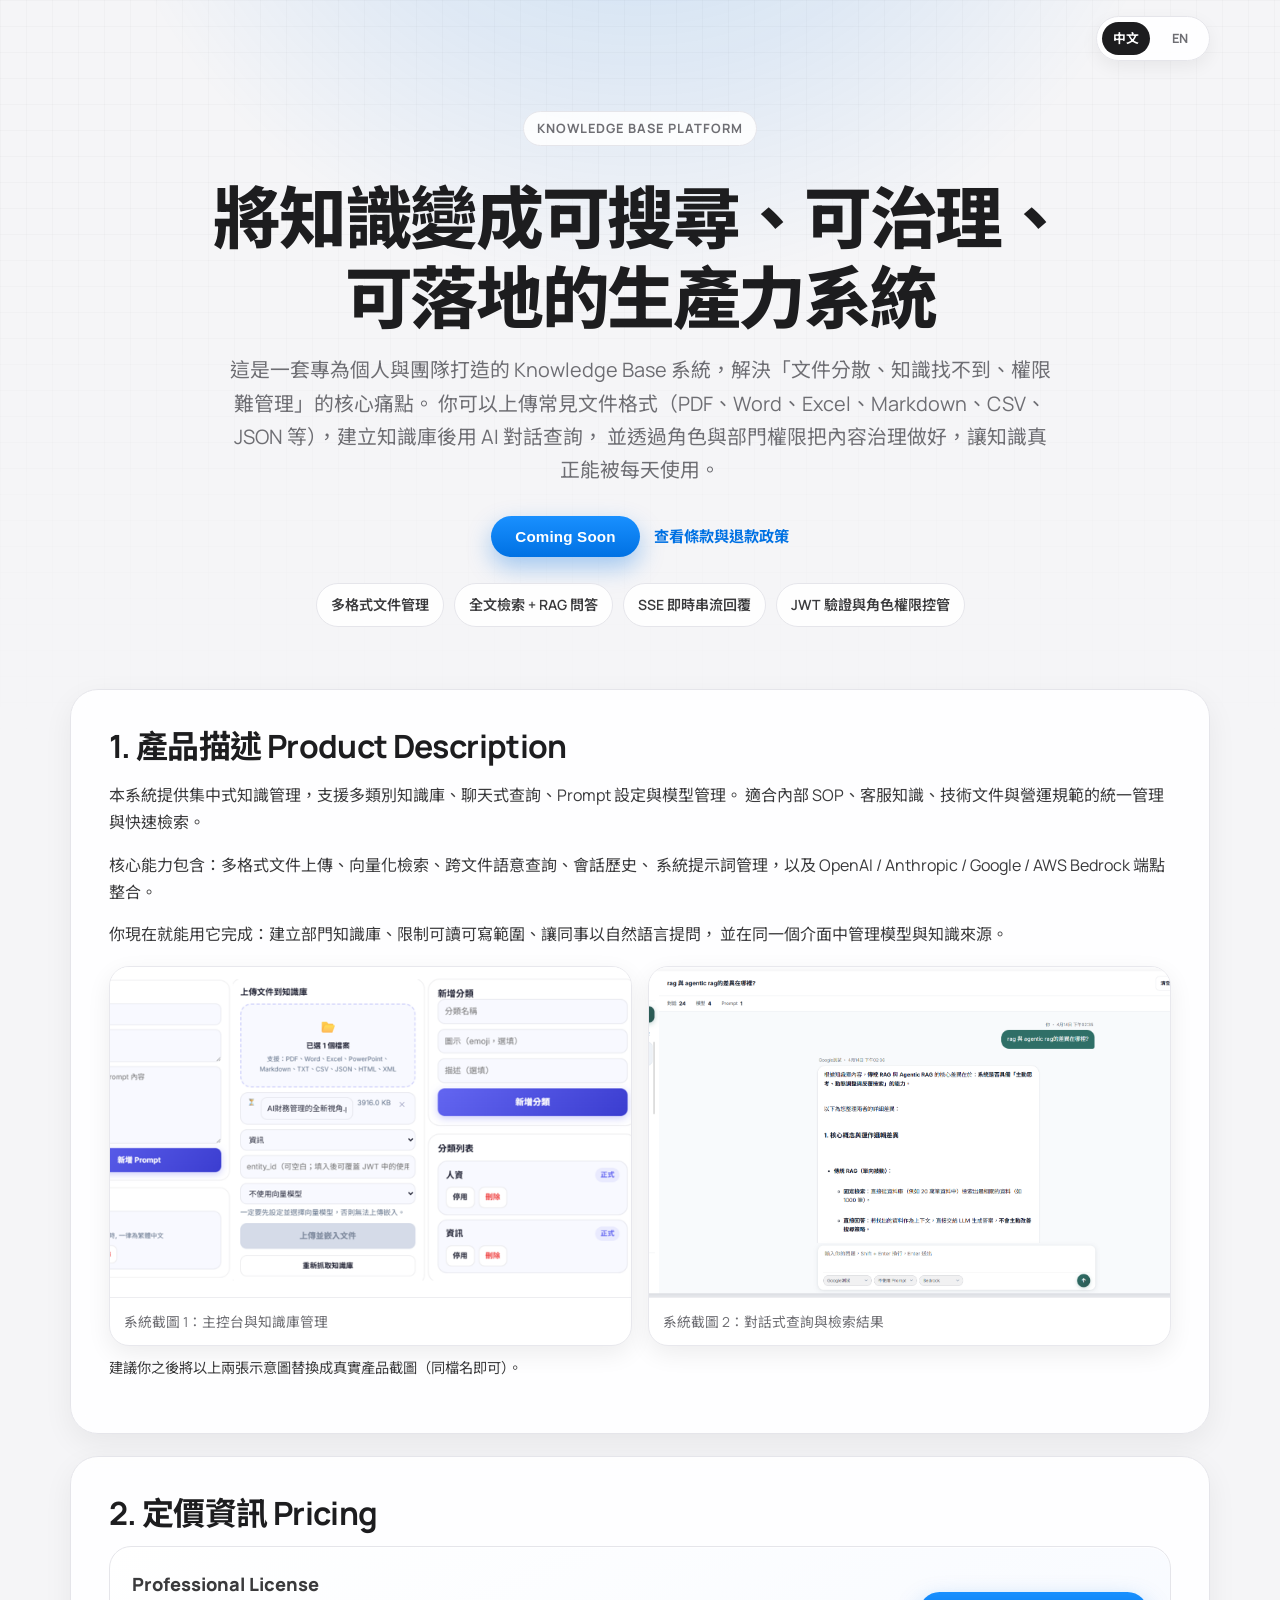
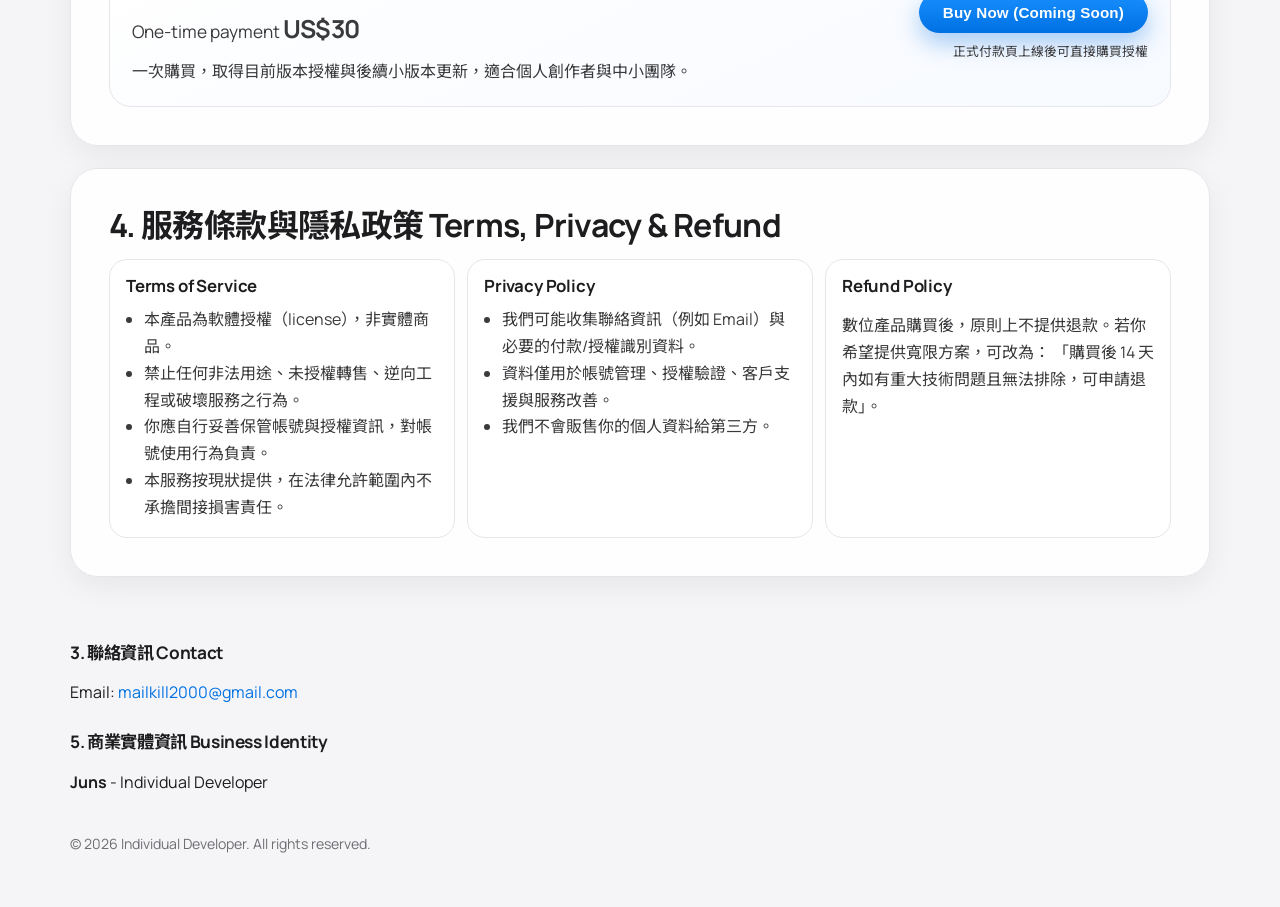
==== index.html @ a4a91f36 "first commit" ====
<!doctype html>
<html lang="zh-Hant">
<head>
  <meta charset="UTF-8" />
  <meta name="viewport" content="width=device-width, initial-scale=1.0" />
  <title>Knowledge Base System | One-Time License</title>
  <meta name="description" content="A secure, searchable knowledge base system with Markdown support, full-text retrieval, and role-based permissions." />
  <link rel="preconnect" href="https://fonts.googleapis.com" />
  <link rel="preconnect" href="https://fonts.gstatic.com" crossorigin />
  <link href="https://fonts.googleapis.com/css2?family=Manrope:wght@400;500;700;800&family=Noto+Sans+TC:wght@400;500;700;900&display=swap" rel="stylesheet" />
  <link rel="stylesheet" href="./styles.css" />
</head>
<body>
  <div class="bg-gradient" aria-hidden="true"></div>
  <div class="bg-grid" aria-hidden="true"></div>

  <header class="hero container">
    <nav class="lang-switch" aria-label="Language switcher">
      <a class="lang-pill active" href="./index.html" aria-current="page">中文</a>
      <a class="lang-pill" href="./index_english.html">EN</a>
    </nav>
    <p class="eyebrow">Knowledge Base Platform</p>
    <h1>將知識變成可搜尋、可治理、可落地的生產力系統</h1>
    <p class="lead">
      這是一套專為個人與團隊打造的 Knowledge Base 系統，解決「文件分散、知識找不到、權限難管理」的核心痛點。
      你可以上傳常見文件格式（PDF、Word、Excel、Markdown、CSV、JSON 等），建立知識庫後用 AI 對話查詢，
      並透過角色與部門權限把內容治理做好，讓知識真正能被每天使用。
    </p>
    <div class="hero-actions">
      <button type="button" class="buy-btn" aria-disabled="true">Coming Soon</button>
      <a href="#policy" class="text-link">查看條款與退款政策</a>
    </div>
    <div class="hero-tags">
      <span>多格式文件管理</span>
      <span>全文檢索 + RAG 問答</span>
      <span>SSE 即時串流回覆</span>
      <span>JWT 驗證與角色權限控管</span>
    </div>
  </header>

  <main class="container">
    <section class="panel" id="product">
      <h2>1. 產品描述 Product Description</h2>
      <p>
        本系統提供集中式知識管理，支援多類別知識庫、聊天式查詢、Prompt 設定與模型管理。
        適合內部 SOP、客服知識、技術文件與營運規範的統一管理與快速檢索。
      </p>
      <p>
        核心能力包含：多格式文件上傳、向量化檢索、跨文件語意查詢、會話歷史、
        系統提示詞管理，以及 OpenAI / Anthropic / Google / AWS Bedrock 端點整合。
      </p>
      <p>
        你現在就能用它完成：建立部門知識庫、限制可讀可寫範圍、讓同事以自然語言提問，
        並在同一個介面中管理模型與知識來源。
      </p>

      <div class="screenshots">
        <figure>
          <img src="./assets/screenshot-dashboard.png" alt="Knowledge Base 系統主控台截圖" loading="lazy" />
          <figcaption>系統截圖 1：主控台與知識庫管理</figcaption>
        </figure>
        <figure>
          <img src="./assets/screenshot-chat.png" alt="Knowledge Base 對話查詢截圖" loading="lazy" />
          <figcaption>系統截圖 2：對話式查詢與檢索結果</figcaption>
        </figure>
      </div>
      <p class="note">建議你之後將以上兩張示意圖替換成真實產品截圖（同檔名即可）。</p>
    </section>

    <section class="panel" id="pricing">
      <h2>2. 定價資訊 Pricing</h2>
      <div class="price-box">
        <div>
          <p class="price-title">Professional License</p>
          <p class="price-value">One-time payment <strong>US$30</strong></p>
          <p class="price-desc">一次購買，取得目前版本授權與後續小版本更新，適合個人創作者與中小團隊。</p>
        </div>
        <div class="price-actions">
          <button type="button" class="buy-btn" aria-disabled="true">Buy Now (Coming Soon)</button>
          <p class="mini-note">正式付款頁上線後可直接購買授權</p>
        </div>
      </div>
    </section>

    <section class="panel" id="policy">
      <h2>4. 服務條款與隱私政策 Terms, Privacy & Refund</h2>
      <div class="policy-grid">
        <article class="policy-card">
          <h3>Terms of Service</h3>
          <ul>
            <li>本產品為軟體授權（license），非實體商品。</li>
            <li>禁止任何非法用途、未授權轉售、逆向工程或破壞服務之行為。</li>
            <li>你應自行妥善保管帳號與授權資訊，對帳號使用行為負責。</li>
            <li>本服務按現狀提供，在法律允許範圍內不承擔間接損害責任。</li>
          </ul>
        </article>

        <article class="policy-card">
          <h3>Privacy Policy</h3>
          <ul>
            <li>我們可能收集聯絡資訊（例如 Email）與必要的付款/授權識別資料。</li>
            <li>資料僅用於帳號管理、授權驗證、客戶支援與服務改善。</li>
            <li>我們不會販售你的個人資料給第三方。</li>
          </ul>
        </article>

        <article class="policy-card">
          <h3>Refund Policy</h3>
          <p>
            數位產品購買後，原則上不提供退款。若你希望提供寬限方案，可改為：
            「購買後 14 天內如有重大技術問題且無法排除，可申請退款」。
          </p>
        </article>
      </div>
    </section>
  </main>

  <footer class="footer container">
    <section>
      <h2>3. 聯絡資訊 Contact</h2>
      <p>
        Email: <a href="mailto:mailkill2000@gmail.com">mailkill2000@gmail.com</a>
      </p>
    </section>

    <section>
      <h2>5. 商業實體資訊 Business Identity</h2>
      <p><strong>Juns</strong> - Individual Developer</p>
    </section>

    <p class="copyright">© <span id="year"></span> Individual Developer. All rights reserved.</p>
  </footer>

  <script>
    document.getElementById("year").textContent = new Date().getFullYear();
  </script>
</body>
</html>
---- styles.css ----
:root {
  --bg: #f5f5f7;
  --surface: #ffffff;
  --ink: #1d1d1f;
  --muted: #6e6e73;
  --line: #e5e5ea;
  --brand: #0071e3;
  --brand-hover: #0063c9;
  --shadow-soft: 0 10px 30px rgba(0, 0, 0, 0.06);
  --shadow-card: 0 24px 60px rgba(0, 0, 0, 0.08);
}

* {
  box-sizing: border-box;
}

html,
body {
  margin: 0;
  padding: 0;
}

body {
  font-family: "Manrope", "Noto Sans TC", sans-serif;
  color: var(--ink);
  background: var(--bg);
  line-height: 1.68;
  overflow-x: hidden;
}

.container {
  width: min(1140px, 92vw);
  margin: 0 auto;
}

.bg-gradient {
  position: fixed;
  inset: -30% 0 auto;
  height: 580px;
  background: radial-gradient(circle at 50% 0%, rgba(0, 113, 227, 0.22), transparent 65%);
  pointer-events: none;
  z-index: -2;
}

.bg-grid {
  position: fixed;
  inset: 0;
  background-image:
    linear-gradient(rgba(0, 0, 0, 0.02) 1px, transparent 1px),
    linear-gradient(90deg, rgba(0, 0, 0, 0.02) 1px, transparent 1px);
  background-size: 26px 26px;
  mask-image: linear-gradient(to bottom, black 20%, transparent 85%);
  pointer-events: none;
  z-index: -1;
}

.hero {
  text-align: center;
  padding: 98px 0 62px;
  animation: fade-up 650ms ease;
  position: relative;
}

.lang-switch {
  position: absolute;
  top: 16px;
  right: 0;
  display: inline-flex;
  align-items: center;
  gap: 6px;
  padding: 5px;
  border: 1px solid var(--line);
  border-radius: 999px;
  background: rgba(255, 255, 255, 0.9);
  box-shadow: 0 6px 18px rgba(0, 0, 0, 0.06);
}

.lang-pill {
  display: inline-flex;
  align-items: center;
  justify-content: center;
  min-width: 48px;
  padding: 6px 10px;
  border-radius: 999px;
  color: var(--muted);
  text-decoration: none;
  font-size: 0.8rem;
  font-weight: 700;
  transition: background 0.15s ease, color 0.15s ease;
}

.lang-pill:hover {
  color: var(--ink);
  background: #f3f4f6;
}

.lang-pill.active {
  color: #fff;
  background: var(--ink);
}

@keyframes fade-up {
  from {
    opacity: 0;
    transform: translateY(14px);
  }
  to {
    opacity: 1;
    transform: translateY(0);
  }
}

.eyebrow {
  display: inline-flex;
  align-items: center;
  gap: 8px;
  padding: 6px 13px;
  border-radius: 999px;
  border: 1px solid var(--line);
  background: rgba(255, 255, 255, 0.86);
  color: var(--muted);
  font-size: 0.8rem;
  font-weight: 700;
  letter-spacing: 0.08em;
  text-transform: uppercase;
}

h1,
h2,
h3 {
  margin: 0;
  line-height: 1.18;
}

h1 {
  margin: 18px auto 16px;
  max-width: 900px;
  font-size: clamp(2.2rem, 5.3vw, 4.5rem);
  letter-spacing: -0.035em;
  font-weight: 800;
}

h2 {
  font-size: clamp(1.35rem, 3vw, 2rem);
  letter-spacing: -0.02em;
  margin-bottom: 14px;
}

h3 {
  margin-bottom: 10px;
  font-size: 1.05rem;
  letter-spacing: -0.01em;
}

.lead {
  margin: 0 auto;
  max-width: 830px;
  color: var(--muted);
  font-size: clamp(1.03rem, 1.9vw, 1.24rem);
}

.hero-actions {
  margin-top: 30px;
  display: flex;
  align-items: center;
  justify-content: center;
  gap: 14px;
  flex-wrap: wrap;
}

.text-link {
  color: var(--brand);
  text-decoration: none;
  font-size: 0.95rem;
  font-weight: 700;
}

.text-link:hover {
  color: var(--brand-hover);
}

.hero-tags {
  margin-top: 26px;
  display: flex;
  flex-wrap: wrap;
  align-items: center;
  justify-content: center;
  gap: 10px;
}

.hero-tags span {
  padding: 9px 14px;
  border: 1px solid var(--line);
  border-radius: 999px;
  background: rgba(255, 255, 255, 0.88);
  font-size: 0.88rem;
  font-weight: 600;
  color: #3a3a3c;
}

main {
  display: grid;
  gap: 22px;
  padding-bottom: 34px;
}

.panel {
  background: rgba(255, 255, 255, 0.9);
  border: 1px solid var(--line);
  border-radius: 28px;
  padding: clamp(22px, 4vw, 38px);
  box-shadow: var(--shadow-soft);
  backdrop-filter: blur(10px);
}

.panel p,
.panel li {
  color: #3a3a3c;
}

.screenshots {
  margin-top: 18px;
  display: grid;
  grid-template-columns: repeat(2, minmax(0, 1fr));
  gap: 16px;
}

figure {
  margin: 0;
  border-radius: 20px;
  border: 1px solid #e8e8ed;
  background: #fff;
  overflow: hidden;
  box-shadow: 0 8px 24px rgba(0, 0, 0, 0.07);
}

figure img {
  width: 100%;
  height: clamp(250px, 30vw, 330px);
  object-fit: cover;
  display: block;
  background: #f7f7f9;
}

figcaption {
  padding: 12px 14px;
  font-size: 0.86rem;
  color: var(--muted);
  border-top: 1px solid #ededf0;
}

.note {
  margin-top: 10px;
  color: var(--muted);
  font-size: 0.89rem;
}

.price-box {
  border: 1px solid var(--line);
  border-radius: 22px;
  padding: 22px;
  display: flex;
  align-items: center;
  justify-content: space-between;
  gap: 22px;
  background: linear-gradient(155deg, #ffffff, #f7faff);
  box-shadow: inset 0 1px 0 rgba(255, 255, 255, 0.8);
}

.price-title {
  margin: 0;
  font-size: 1.14rem;
  font-weight: 800;
  color: var(--ink);
}

.price-value {
  margin: 8px 0;
  font-size: 1.08rem;
}

.price-value strong {
  font-size: 1.55rem;
  letter-spacing: -0.02em;
}

.price-desc {
  margin: 0;
  color: var(--muted);
}

.price-actions {
  display: grid;
  gap: 8px;
  justify-items: end;
}

.mini-note {
  margin: 0;
  font-size: 0.8rem;
  color: var(--muted);
}

.buy-btn {
  border: 0;
  border-radius: 999px;
  padding: 12px 24px;
  background: linear-gradient(180deg, #1990ff, var(--brand));
  color: #fff;
  font-size: 0.95rem;
  font-weight: 800;
  letter-spacing: 0.01em;
  cursor: not-allowed;
  box-shadow: 0 10px 24px rgba(0, 113, 227, 0.35);
}

.policy-grid {
  display: grid;
  grid-template-columns: repeat(3, minmax(0, 1fr));
  gap: 12px;
}

.policy-card {
  border: 1px solid var(--line);
  border-radius: 18px;
  background: #fff;
  padding: 16px;
}

ul {
  margin: 0;
  padding-left: 18px;
}

.footer {
  margin-top: 24px;
  padding: 8px 0 38px;
  display: grid;
  gap: 10px;
}

.footer h2 {
  font-size: 1.08rem;
  margin-bottom: 6px;
}

.footer a {
  color: var(--brand);
  text-decoration: none;
}

.footer a:hover {
  color: var(--brand-hover);
}

.copyright {
  margin-top: 10px;
  font-size: 0.88rem;
  color: var(--muted);
}

@media (max-width: 980px) {
  .policy-grid {
    grid-template-columns: 1fr;
  }
}

@media (max-width: 860px) {
  .hero {
    text-align: left;
    padding: 68px 0 46px;
  }

  .lang-switch {
    position: static;
    margin-bottom: 14px;
  }

  .hero-actions,
  .hero-tags {
    justify-content: flex-start;
  }

  .screenshots {
    grid-template-columns: 1fr;
  }

  .price-box {
    flex-direction: column;
    align-items: flex-start;
  }

  .price-actions {
    justify-items: start;
  }
}
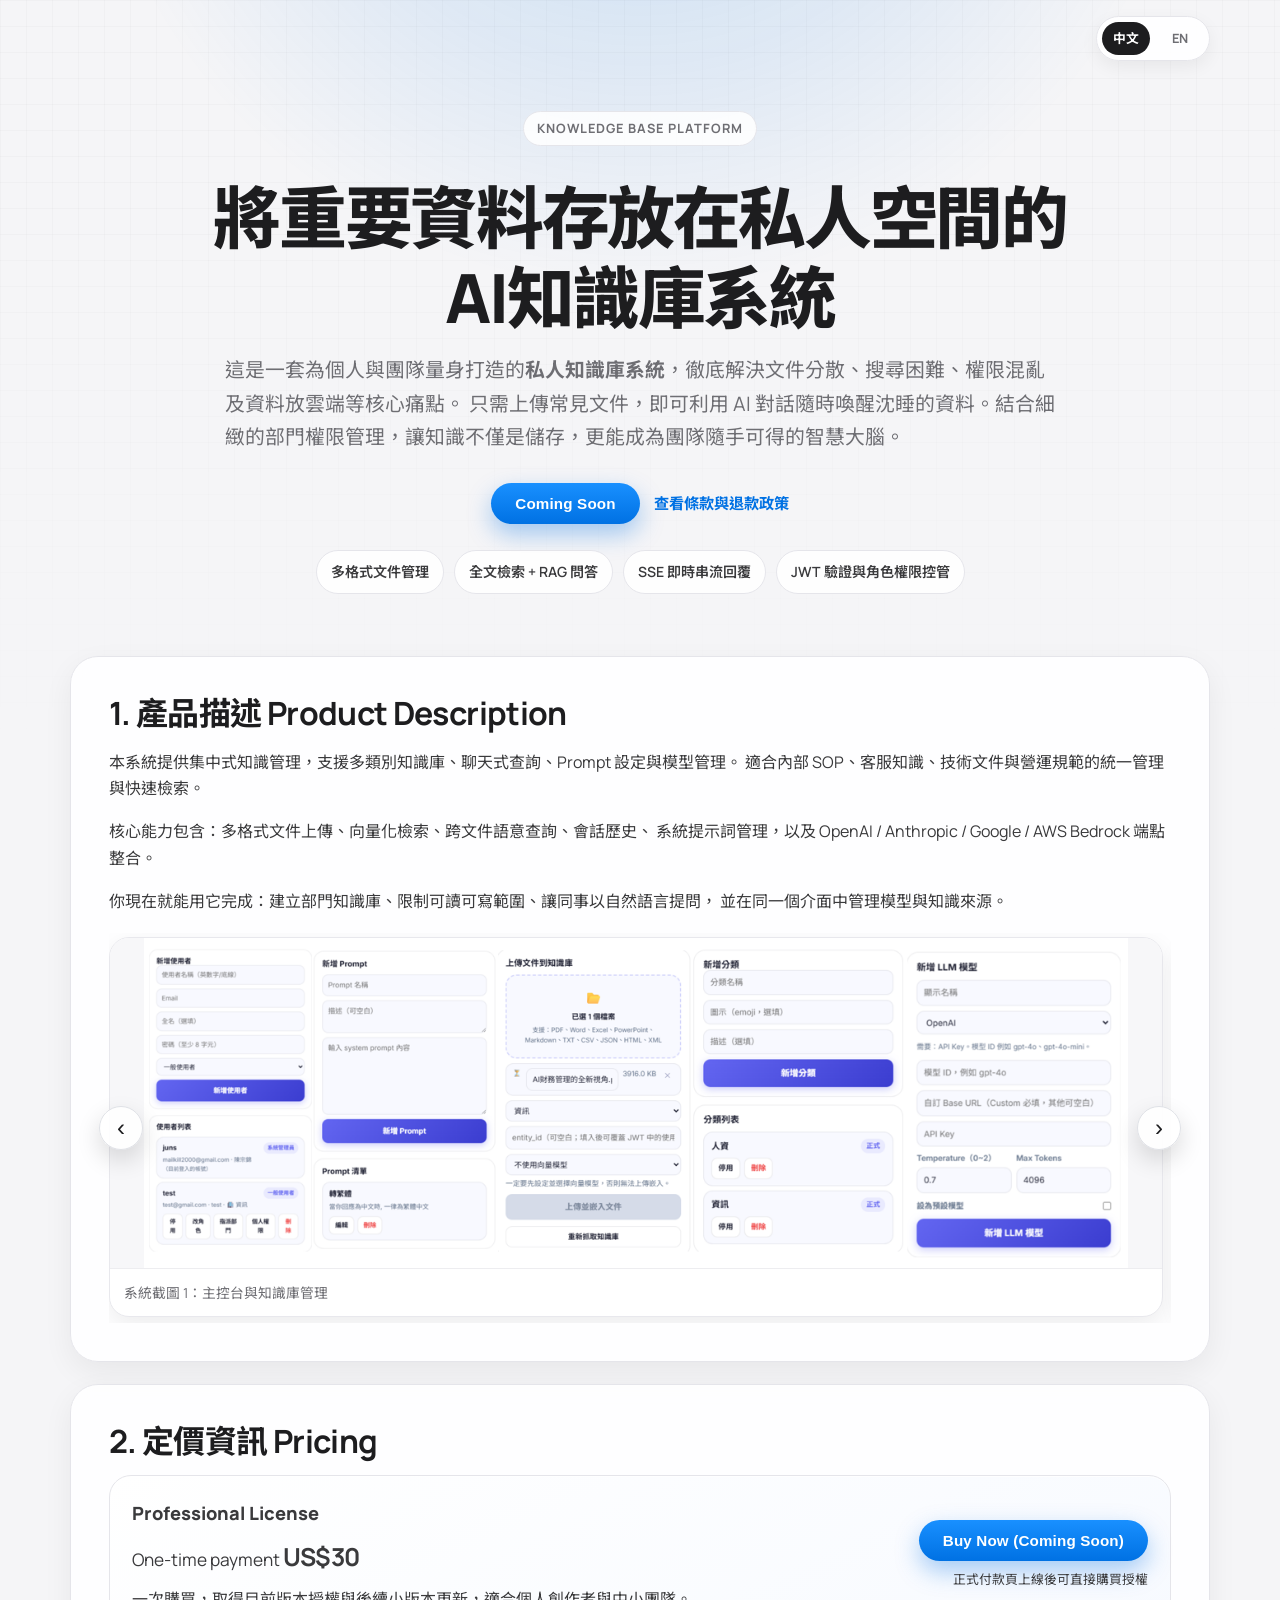
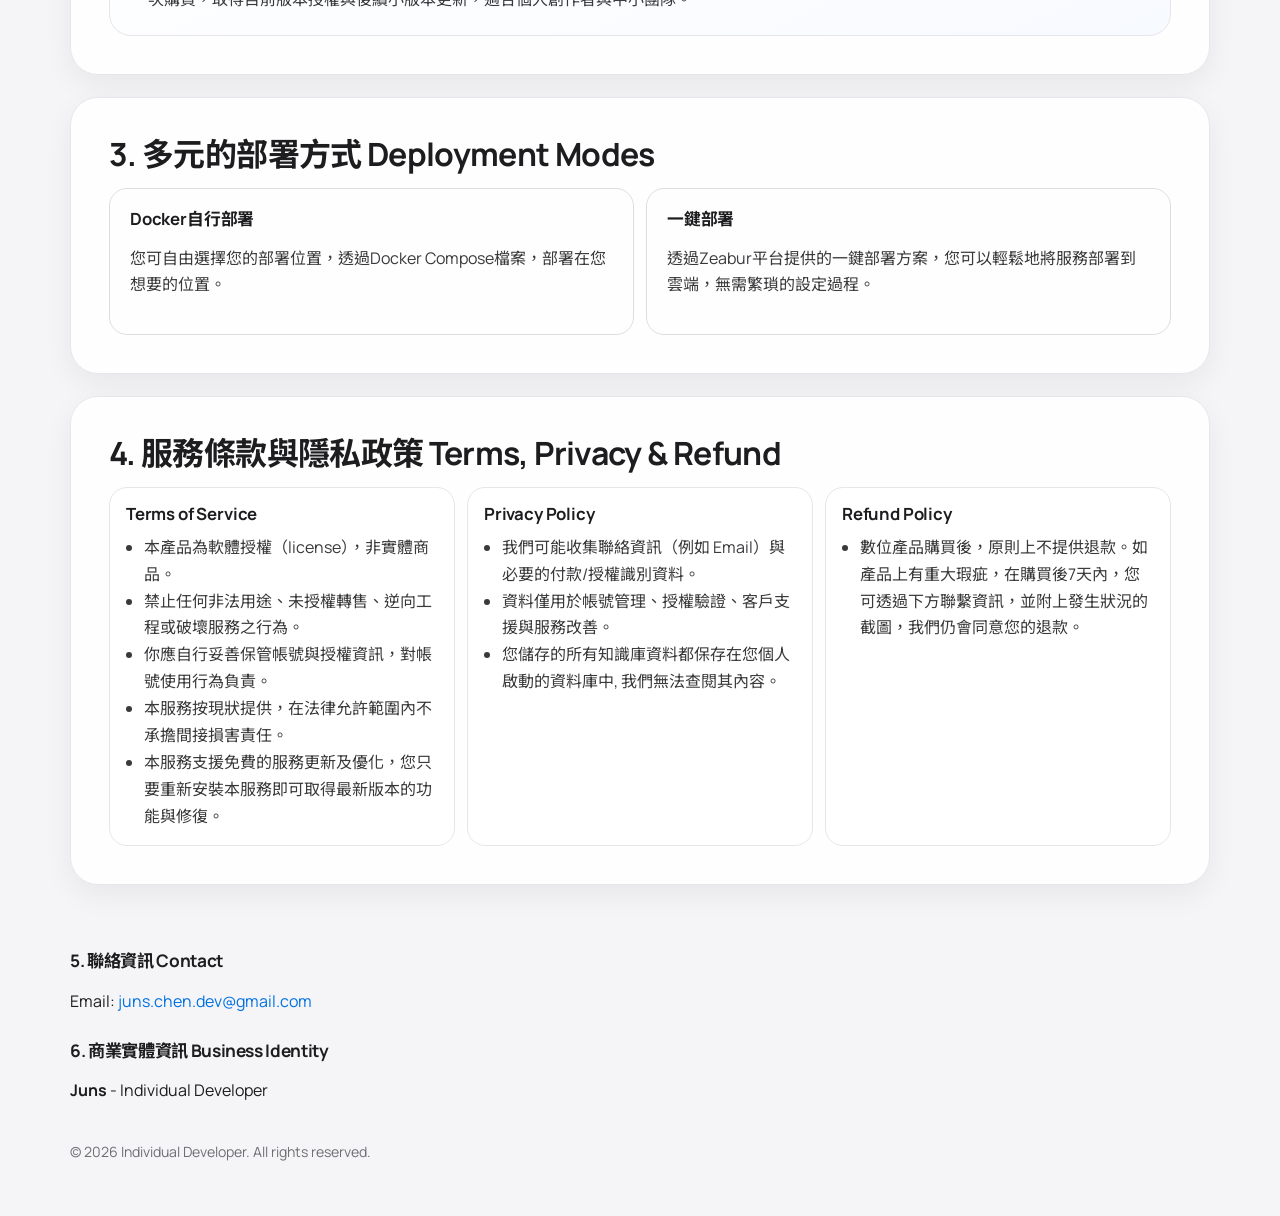
==== commit 3e8b231a: "feature: 修正中文版本的框架文字" ====
--- a/index.html
+++ b/index.html
@@ -20,11 +20,11 @@
       <a class="lang-pill" href="./index_english.html">EN</a>
     </nav>
     <p class="eyebrow">Knowledge Base Platform</p>
-    <h1>將知識變成可搜尋、可治理、可落地的生產力系統</h1>
-    <p class="lead">
-      這是一套專為個人與團隊打造的 Knowledge Base 系統，解決「文件分散、知識找不到、權限難管理」的核心痛點。
-      你可以上傳常見文件格式（PDF、Word、Excel、Markdown、CSV、JSON 等），建立知識庫後用 AI 對話查詢，
-      並透過角色與部門權限把內容治理做好，讓知識真正能被每天使用。
+    <h1>將重要資料存放在私人空間的AI知識庫系統</h1>
+    <p class="lead" style="text-align: left;">
+      這是一套為個人與團隊量身打造的<strong>私人知識庫系統</strong>，徹底解決文件分散、搜尋困難、權限混亂及資料放雲端等核心痛點。
+      只需上傳常見文件，即可利用 AI 對話隨時喚醒沈睡的資料。結合細緻的部門權限管理，讓知識不僅是儲存，更能成為團隊隨手可得的智慧大腦。
+    </p>
     </p>
     <div class="hero-actions">
       <button type="button" class="buy-btn" aria-disabled="true">Coming Soon</button>
@@ -54,17 +54,20 @@
         並在同一個介面中管理模型與知識來源。
       </p>
 
-      <div class="screenshots">
-        <figure>
-          <img src="./assets/screenshot-dashboard.png" alt="Knowledge Base 系統主控台截圖" loading="lazy" />
-          <figcaption>系統截圖 1：主控台與知識庫管理</figcaption>
-        </figure>
-        <figure>
-          <img src="./assets/screenshot-chat.png" alt="Knowledge Base 對話查詢截圖" loading="lazy" />
-          <figcaption>系統截圖 2：對話式查詢與檢索結果</figcaption>
-        </figure>
-      </div>
-      <p class="note">建議你之後將以上兩張示意圖替換成真實產品截圖（同檔名即可）。</p>
+      <div class="screenshots-carousel" data-carousel>
+        <button type="button" class="carousel-nav prev" aria-label="上一張">&#8249;</button>
+        <div class="screenshots">
+          <figure class="slide">
+            <img src="./assets/screenshot-dashboard.png" alt="Knowledge Base 系統主控台截圖" loading="lazy" />
+            <figcaption>系統截圖 1：主控台與知識庫管理</figcaption>
+          </figure>
+          <figure class="slide">
+            <img src="./assets/screenshot-chat.png" alt="Knowledge Base 對話查詢截圖" loading="lazy" />
+            <figcaption>系統截圖 2：對話式查詢與檢索結果</figcaption>
+          </figure>
+        </div>
+        <button type="button" class="carousel-nav next" aria-label="下一張">&#8250;</button>
+      </div>
     </section>
 
     <section class="panel" id="pricing">
@@ -82,6 +85,23 @@
       </div>
     </section>
 
+    <section class="panel" id="deployment">
+      <h2>3. 多元的部署方式 Deployment Modes</h2>
+      <div class="deployment-grid">
+        <article class="deployment-card">
+          <h3>Docker自行部署</h3>
+          <p>
+            您可自由選擇您的部署位置，透過Docker Compose檔案，部署在您想要的位置。
+          </p>
+        </article>
+        <article class="deployment-card">
+          <h3>一鍵部署</h3>
+          <p>
+            透過Zeabur平台提供的一鍵部署方案，您可以輕鬆地將服務部署到雲端，無需繁瑣的設定過程。
+          </p>
+        </article>
+      </div>
+    </section>
     <section class="panel" id="policy">
       <h2>4. 服務條款與隱私政策 Terms, Privacy & Refund</h2>
       <div class="policy-grid">
@@ -92,6 +112,7 @@
             <li>禁止任何非法用途、未授權轉售、逆向工程或破壞服務之行為。</li>
             <li>你應自行妥善保管帳號與授權資訊，對帳號使用行為負責。</li>
             <li>本服務按現狀提供，在法律允許範圍內不承擔間接損害責任。</li>
+            <li>本服務支援免費的服務更新及優化，您只要重新安裝本服務即可取得最新版本的功能與修復。</li>
           </ul>
         </article>
 
@@ -100,16 +121,15 @@
           <ul>
             <li>我們可能收集聯絡資訊（例如 Email）與必要的付款/授權識別資料。</li>
             <li>資料僅用於帳號管理、授權驗證、客戶支援與服務改善。</li>
-            <li>我們不會販售你的個人資料給第三方。</li>
+            <li>您儲存的所有知識庫資料都保存在您個人啟動的資料庫中, 我們無法查閱其內容。</li>
           </ul>
         </article>
 
         <article class="policy-card">
           <h3>Refund Policy</h3>
-          <p>
-            數位產品購買後，原則上不提供退款。若你希望提供寬限方案，可改為：
-            「購買後 14 天內如有重大技術問題且無法排除，可申請退款」。
-          </p>
+          <ul>
+            <li>數位產品購買後，原則上不提供退款。如產品上有重大瑕疵，在購買後7天內，您可透過下方聯繫資訊，並附上發生狀況的截圖，我們仍會同意您的退款。</li>
+          </ul>
         </article>
       </div>
     </section>
@@ -117,22 +137,124 @@
 
   <footer class="footer container">
     <section>
-      <h2>3. 聯絡資訊 Contact</h2>
-      <p>
-        Email: <a href="mailto:mailkill2000@gmail.com">mailkill2000@gmail.com</a>
+      <h2>5. 聯絡資訊 Contact</h2>
+      <p>
+        Email: <a href="mailto:juns.chen.dev@gmail.com">juns.chen.dev@gmail.com</a>
       </p>
     </section>
 
     <section>
-      <h2>5. 商業實體資訊 Business Identity</h2>
+      <h2>6. 商業實體資訊 Business Identity</h2>
       <p><strong>Juns</strong> - Individual Developer</p>
     </section>
 
     <p class="copyright">© <span id="year"></span> Individual Developer. All rights reserved.</p>
   </footer>
 
+  <div class="lightbox" id="imageLightbox" hidden>
+    <div class="lightbox-inner">
+      <button type="button" class="lightbox-close" id="lightboxClose" aria-label="關閉">&times;</button>
+      <img class="lightbox-image" id="lightboxImage" src="" alt="放大截圖" />
+    </div>
+  </div>
+
   <script>
     document.getElementById("year").textContent = new Date().getFullYear();
+
+    document.querySelectorAll("[data-carousel]").forEach((carousel) => {
+      const track = carousel.querySelector(".screenshots");
+      const prevBtn = carousel.querySelector(".carousel-nav.prev");
+      const nextBtn = carousel.querySelector(".carousel-nav.next");
+
+      if (!track || !prevBtn || !nextBtn) return;
+
+      const updateButtons = () => {
+        const maxScrollLeft = track.scrollWidth - track.clientWidth;
+        prevBtn.disabled = track.scrollLeft <= 2;
+        nextBtn.disabled = track.scrollLeft >= maxScrollLeft - 2;
+      };
+
+      const slideToNext = () => {
+        const maxScrollLeft = track.scrollWidth - track.clientWidth;
+        const nextLeft = track.scrollLeft + track.clientWidth;
+        if (nextLeft >= maxScrollLeft - 2) {
+          track.scrollTo({ left: 0, behavior: "smooth" });
+        } else {
+          track.scrollBy({ left: Math.round(track.clientWidth), behavior: "smooth" });
+        }
+      };
+
+      let autoplayTimer = null;
+      const startAutoplay = () => {
+        if (autoplayTimer) return;
+        autoplayTimer = window.setInterval(slideToNext, 6000);
+      };
+
+      const resetAutoplay = () => {
+        if (autoplayTimer) {
+          window.clearInterval(autoplayTimer);
+          autoplayTimer = null;
+        }
+        startAutoplay();
+      };
+
+      prevBtn.addEventListener("click", () => {
+        track.scrollBy({ left: -Math.round(track.clientWidth), behavior: "smooth" });
+        resetAutoplay();
+      });
+
+      nextBtn.addEventListener("click", () => {
+        track.scrollBy({ left: Math.round(track.clientWidth), behavior: "smooth" });
+        resetAutoplay();
+      });
+
+      track.addEventListener("scroll", updateButtons, { passive: true });
+      track.addEventListener("pointerdown", resetAutoplay);
+      window.addEventListener("resize", updateButtons);
+      updateButtons();
+      startAutoplay();
+    });
+
+    const lightbox = document.getElementById("imageLightbox");
+    const lightboxImage = document.getElementById("lightboxImage");
+    const lightboxClose = document.getElementById("lightboxClose");
+
+    const openLightbox = (src, alt) => {
+      if (!lightbox || !lightboxImage) return;
+      lightboxImage.src = src;
+      lightboxImage.alt = alt || "放大截圖";
+      lightbox.hidden = false;
+      document.body.style.overflow = "hidden";
+    };
+
+    const closeLightbox = () => {
+      if (!lightbox || !lightboxImage) return;
+      lightbox.hidden = true;
+      lightboxImage.src = "";
+      document.body.style.overflow = "";
+    };
+
+    document.querySelectorAll(".screenshots .slide img").forEach((img) => {
+      img.addEventListener("click", () => openLightbox(img.currentSrc || img.src, img.alt));
+    });
+
+    if (lightboxClose) {
+      lightboxClose.addEventListener("click", closeLightbox);
+    }
+
+    if (lightbox) {
+      lightbox.addEventListener("click", (event) => {
+        if (event.target === lightbox) {
+          closeLightbox();
+        }
+      });
+    }
+
+    document.addEventListener("keydown", (event) => {
+      if (event.key === "Escape" && lightbox && !lightbox.hidden) {
+        closeLightbox();
+      }
+    });
   </script>
 </body>
 </html>
--- a/styles.css
+++ b/styles.css
@@ -218,11 +218,70 @@
   color: #3a3a3c;
 }
 
+.screenshots-carousel {
+  margin-top: 18px;
+  position: relative;
+}
+
 .screenshots {
-  margin-top: 18px;
-  display: grid;
-  grid-template-columns: repeat(2, minmax(0, 1fr));
+  display: flex;
   gap: 16px;
+  overflow-x: auto;
+  scroll-snap-type: x mandatory;
+  scroll-behavior: smooth;
+  padding: 4px 4px 6px;
+}
+
+.screenshots::-webkit-scrollbar {
+  display: none;
+}
+
+.screenshots {
+  -ms-overflow-style: none;
+  scrollbar-width: none;
+}
+
+.screenshots .slide {
+  flex: 0 0 100%;
+  scroll-snap-align: start;
+}
+
+.carousel-nav {
+  position: absolute;
+  top: 50%;
+  transform: translateY(-50%);
+  width: 44px;
+  height: 44px;
+  border: 1px solid #dfe1e6;
+  border-radius: 999px;
+  background: rgba(255, 255, 255, 0.92);
+  color: #1d1d1f;
+  font-size: 24px;
+  line-height: 1;
+  display: inline-flex;
+  align-items: center;
+  justify-content: center;
+  cursor: pointer;
+  box-shadow: 0 10px 24px rgba(0, 0, 0, 0.14);
+  transition: transform 0.18s ease, opacity 0.2s ease;
+  z-index: 2;
+}
+
+.carousel-nav:hover {
+  transform: translateY(-50%) scale(1.04);
+}
+
+.carousel-nav:disabled {
+  opacity: 0.36;
+  cursor: default;
+}
+
+.carousel-nav.prev {
+  left: -10px;
+}
+
+.carousel-nav.next {
+  right: -10px;
 }
 
 figure {
@@ -237,9 +296,11 @@
 figure img {
   width: 100%;
   height: clamp(250px, 30vw, 330px);
-  object-fit: cover;
+  object-fit: contain;
+  object-position: center;
   display: block;
   background: #f7f7f9;
+  cursor: zoom-in;
 }
 
 figcaption {
@@ -327,6 +388,21 @@
   padding: 16px;
 }
 
+.deployment-grid {
+  display: grid;
+  grid-template-columns: 1fr 1fr;
+  gap: 12px;
+  width: 100%;
+}
+
+.deployment-card {
+  width: 100%;
+  border: 1px solid #ddd;
+  border-radius: 18px;
+  padding: 20px;
+  box-sizing: border-box;
+}
+
 ul {
   margin: 0;
   padding-left: 18px;
@@ -359,6 +435,60 @@
   color: var(--muted);
 }
 
+.lightbox {
+  position: fixed;
+  inset: 0;
+  display: flex;
+  align-items: center;
+  justify-content: center;
+  background: rgba(8, 12, 20, 0.8);
+  backdrop-filter: blur(4px);
+  padding: 24px;
+  z-index: 1000;
+}
+
+.lightbox[hidden] {
+  display: none;
+}
+
+.lightbox-inner {
+  position: relative;
+  width: min(1200px, 96vw);
+  max-height: 90vh;
+}
+
+.lightbox-image {
+  width: 100%;
+  max-height: 90vh;
+  object-fit: contain;
+  border-radius: 14px;
+  border: 1px solid rgba(255, 255, 255, 0.2);
+  box-shadow: 0 22px 60px rgba(0, 0, 0, 0.45);
+  background: #0b0f16;
+}
+
+.lightbox-close {
+  position: absolute;
+  top: -14px;
+  right: -14px;
+  width: 38px;
+  height: 38px;
+  border: 0;
+  border-radius: 999px;
+  background: rgba(255, 255, 255, 0.95);
+  color: #111827;
+  font-size: 24px;
+  line-height: 1;
+  cursor: pointer;
+  box-shadow: 0 8px 20px rgba(0, 0, 0, 0.25);
+}
+
+@media (max-width: 768px) {
+  .deployment.grid {
+    grid-template-columns: 1fr;
+  }
+}
+
 @media (max-width: 980px) {
   .policy-grid {
     grid-template-columns: 1fr;
@@ -381,8 +511,22 @@
     justify-content: flex-start;
   }
 
-  .screenshots {
-    grid-template-columns: 1fr;
+  .screenshots .slide {
+    flex-basis: 100%;
+  }
+
+  .carousel-nav {
+    width: 38px;
+    height: 38px;
+    font-size: 20px;
+  }
+
+  .carousel-nav.prev {
+    left: -6px;
+  }
+
+  .carousel-nav.next {
+    right: -6px;
   }
 
   .price-box {
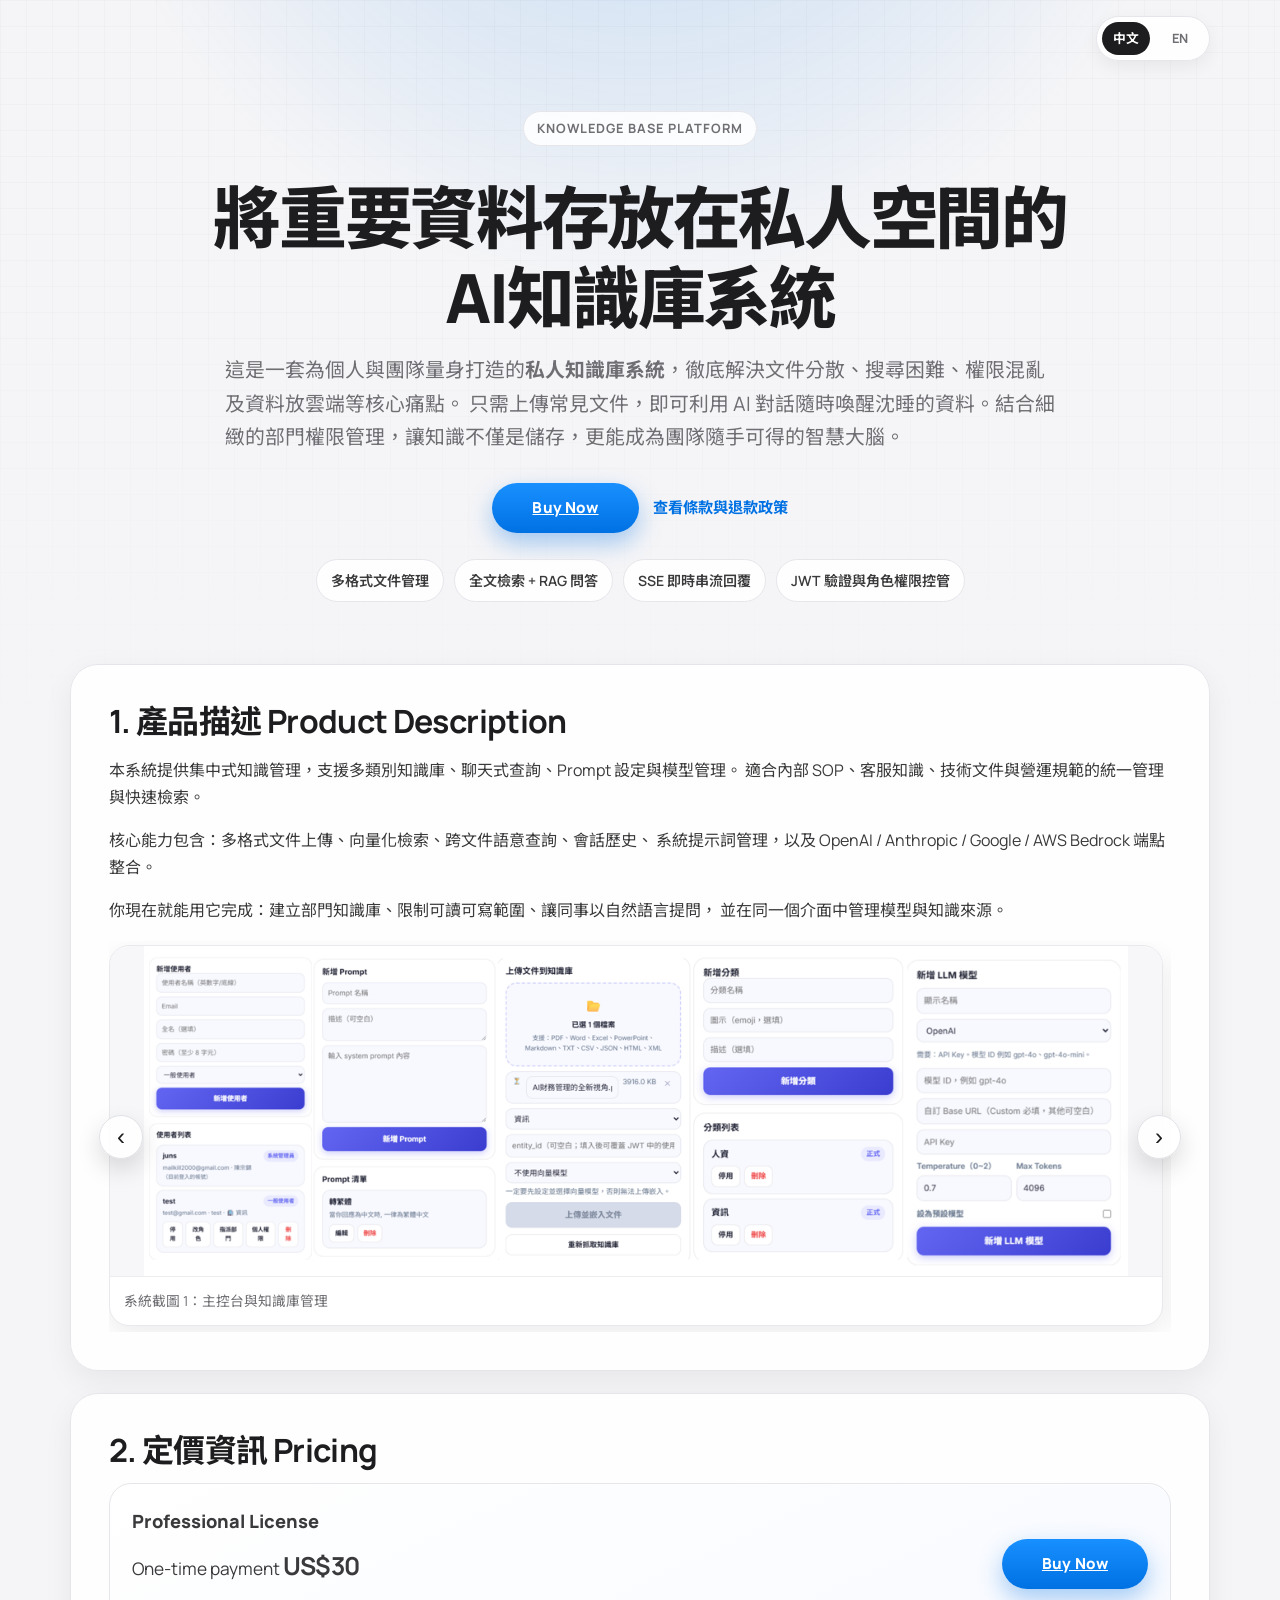
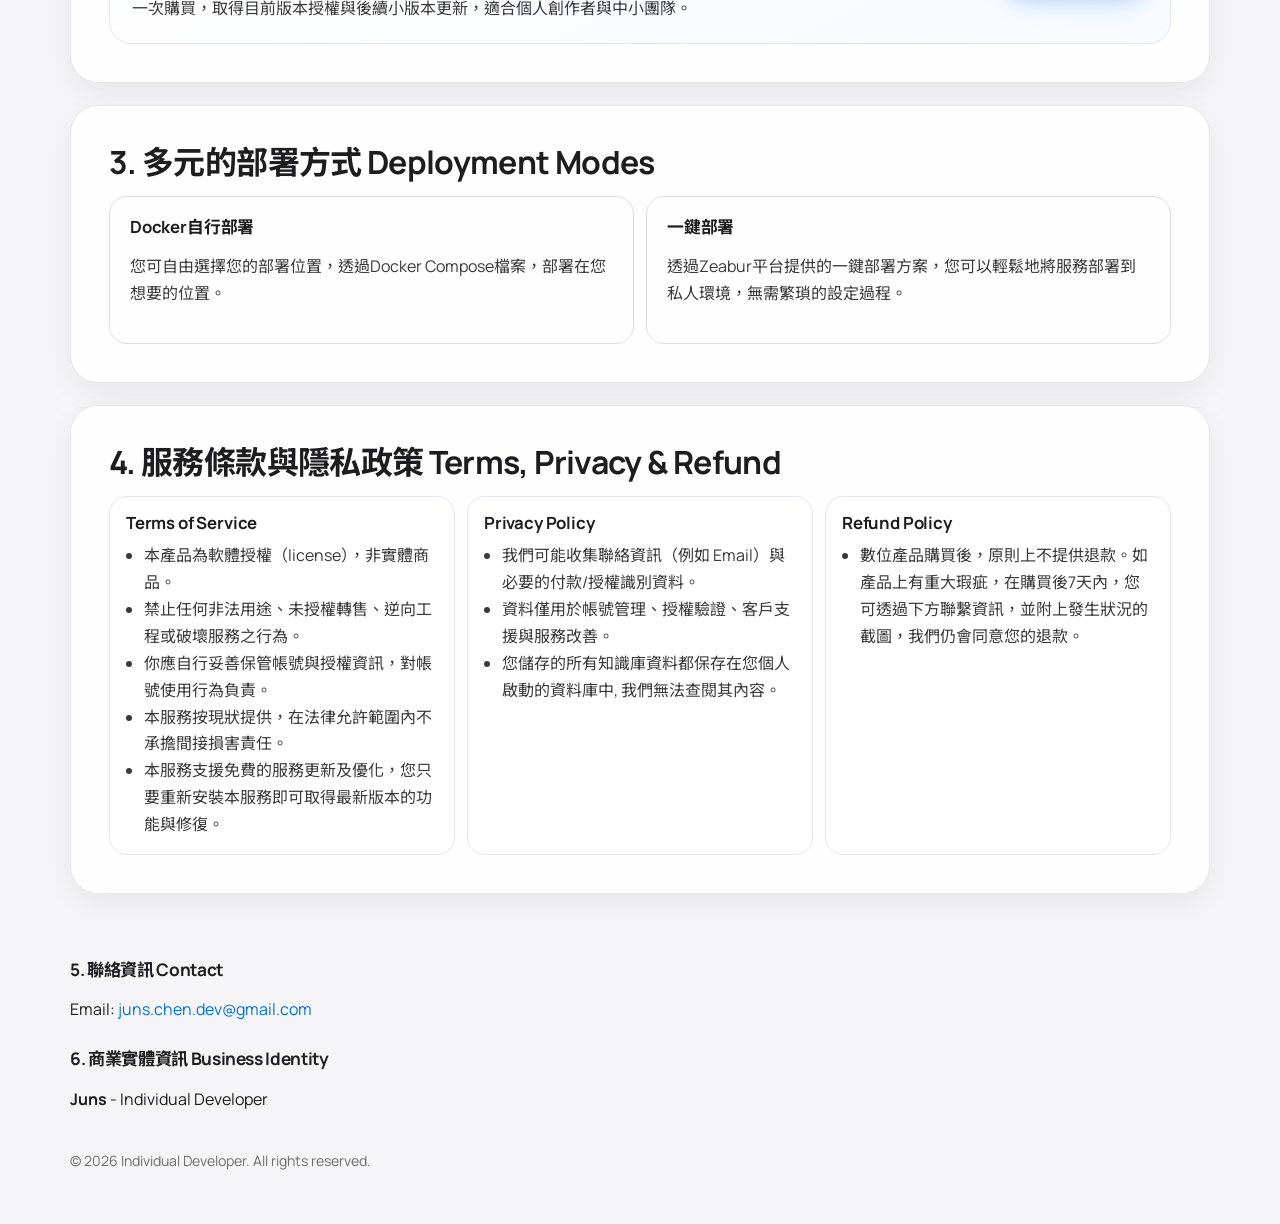
==== commit 1ca66584: "文案修改" ====
--- a/index.html
+++ b/index.html
@@ -27,7 +27,7 @@
     </p>
     </p>
     <div class="hero-actions">
-      <button type="button" class="buy-btn" aria-disabled="true">Coming Soon</button>
+      <a role="button" class="buy-btn" href="https://aiknowledgebase.lemonsqueezy.com/checkout/buy/7656e84d-32a5-439e-a83d-b0e71862eea2">Buy Now</a>
       <a href="#policy" class="text-link">查看條款與退款政策</a>
     </div>
     <div class="hero-tags">
@@ -79,8 +79,7 @@
           <p class="price-desc">一次購買，取得目前版本授權與後續小版本更新，適合個人創作者與中小團隊。</p>
         </div>
         <div class="price-actions">
-          <button type="button" class="buy-btn" aria-disabled="true">Buy Now (Coming Soon)</button>
-          <p class="mini-note">正式付款頁上線後可直接購買授權</p>
+          <a role="button" class="buy-btn" href="https://aiknowledgebase.lemonsqueezy.com/checkout/buy/7656e84d-32a5-439e-a83d-b0e71862eea2">Buy Now</a>
         </div>
       </div>
     </section>
@@ -97,7 +96,7 @@
         <article class="deployment-card">
           <h3>一鍵部署</h3>
           <p>
-            透過Zeabur平台提供的一鍵部署方案，您可以輕鬆地將服務部署到雲端，無需繁瑣的設定過程。
+            透過Zeabur平台提供的一鍵部署方案，您可以輕鬆地將服務部署到私人環境，無需繁瑣的設定過程。
           </p>
         </article>
       </div>
--- a/styles.css
+++ b/styles.css
@@ -365,13 +365,13 @@
 .buy-btn {
   border: 0;
   border-radius: 999px;
-  padding: 12px 24px;
+  padding: 12px 40px;
   background: linear-gradient(180deg, #1990ff, var(--brand));
   color: #fff;
   font-size: 0.95rem;
   font-weight: 800;
   letter-spacing: 0.01em;
-  cursor: not-allowed;
+  cursor: pointer;;
   box-shadow: 0 10px 24px rgba(0, 113, 227, 0.35);
 }
 
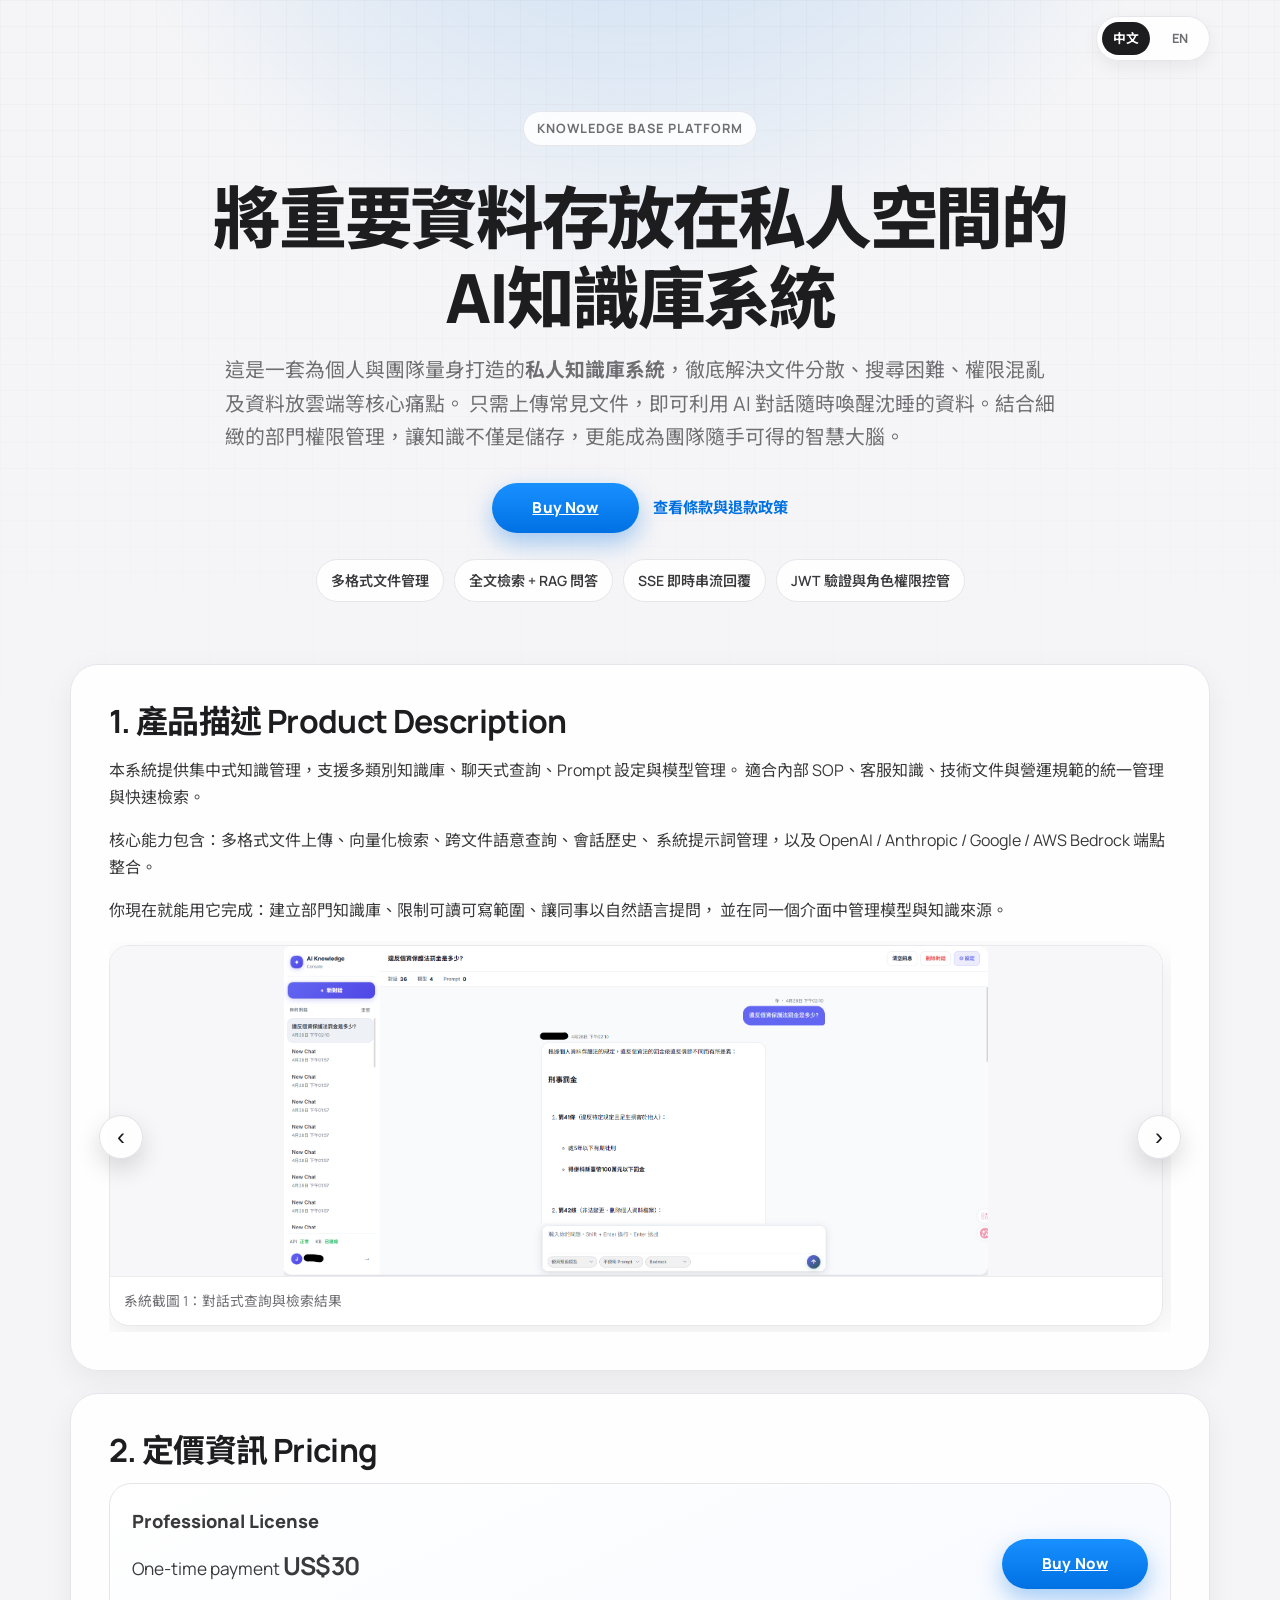
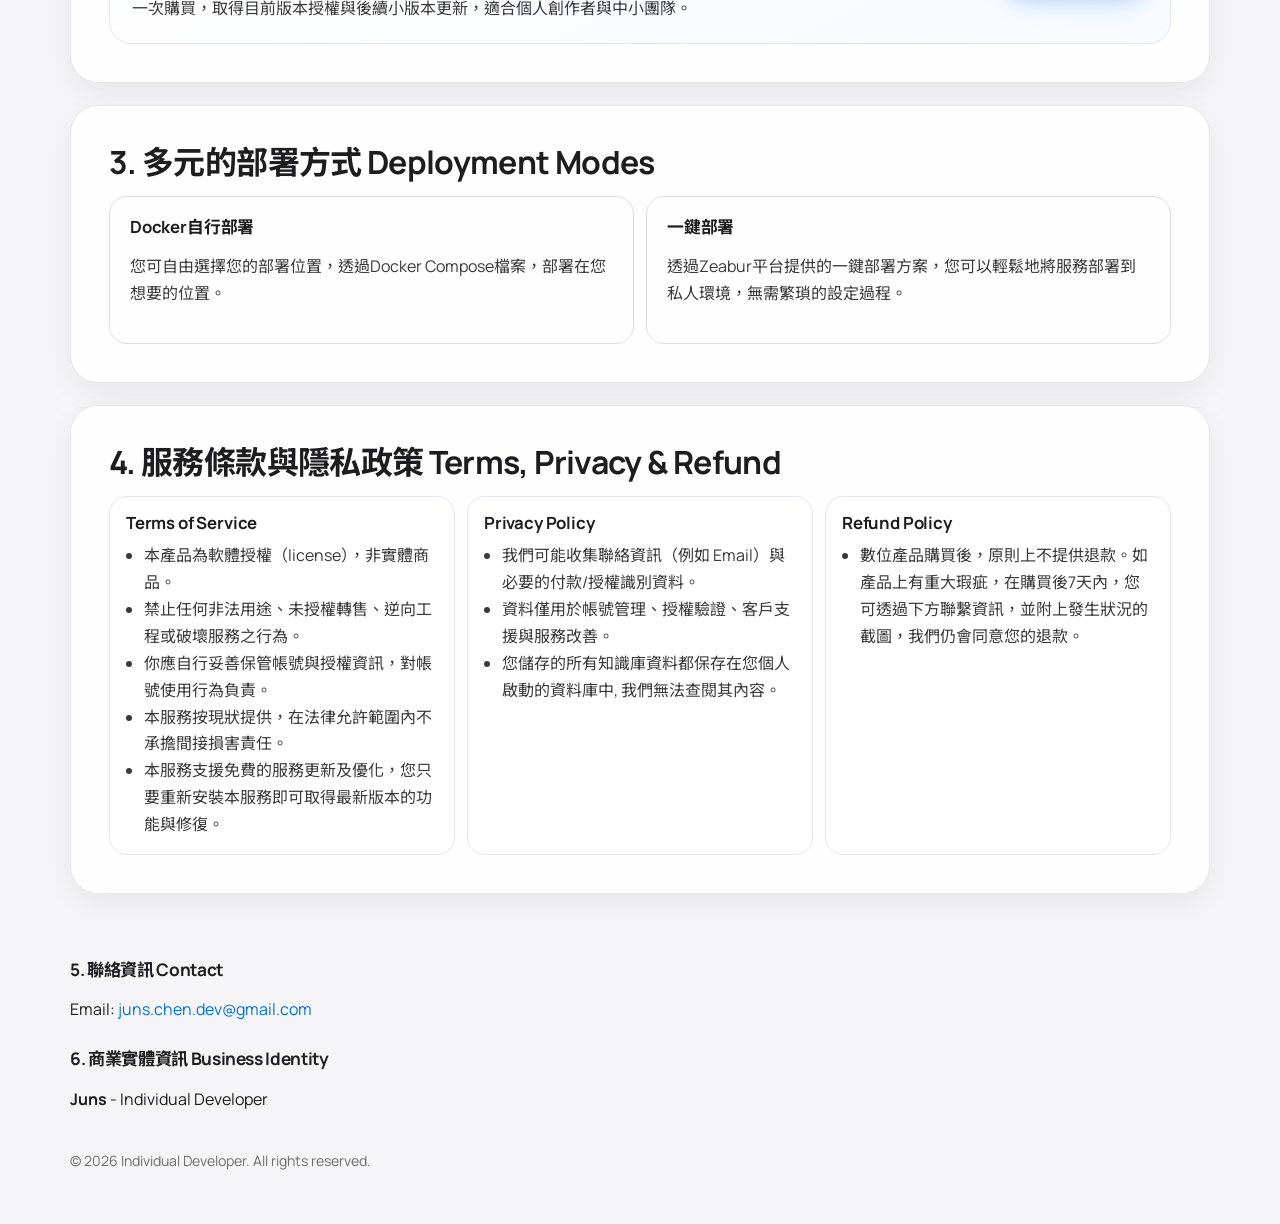
==== commit 5a70b784: "update png" ====
--- a/index.html
+++ b/index.html
@@ -57,13 +57,41 @@
       <div class="screenshots-carousel" data-carousel>
         <button type="button" class="carousel-nav prev" aria-label="上一張">&#8249;</button>
         <div class="screenshots">
-          <figure class="slide">
+          <!--<figure class="slide">
             <img src="./assets/screenshot-dashboard.png" alt="Knowledge Base 系統主控台截圖" loading="lazy" />
             <figcaption>系統截圖 1：主控台與知識庫管理</figcaption>
           </figure>
           <figure class="slide">
             <img src="./assets/screenshot-chat.png" alt="Knowledge Base 對話查詢截圖" loading="lazy" />
             <figcaption>系統截圖 2：對話式查詢與檢索結果</figcaption>
+          </figure>-->
+          <figure class="slide">
+            <img src="./assets/chat.png" alt="Knowledge Base 對話窗" loading="lazy" />
+            <figcaption>系統截圖 1：對話式查詢與檢索結果</figcaption>
+          </figure>
+            <figure class="slide">
+            <img src="./assets/dept.png" alt="Knowledge Base 成員管理" loading="lazy" />
+            <figcaption>系統截圖 2：成員分類管理</figcaption>
+          </figure>
+            <figure class="slide">
+            <img src="./assets/km.png" alt="Knowledge Base 知識上傳" loading="lazy" />
+            <figcaption>系統截圖 3：簡單易懂的知識上傳方式</figcaption>
+          </figure>
+            <figure class="slide">
+            <img src="./assets/km-category.png" alt="Knowledge Base 部門管理" loading="lazy" />
+            <figcaption>系統截圖 4：靈活的知識內容分類授權</figcaption>
+          </figure>
+            <figure class="slide">
+            <img src="./assets/model.png" alt="Knowledge Base 模型管理" loading="lazy" />
+            <figcaption>系統截圖 5：靈活支援各類主流模型</figcaption>
+          </figure>
+            <figure class="slide">
+            <img src="./assets/prompt.png" alt="Knowledge Base 提示詞管理" loading="lazy" />
+            <figcaption>系統截圖 6：靈活提示AI思考方式</figcaption>
+          </figure>
+            <figure class="slide">
+            <img src="./assets/user.png" alt="Knowledge Base 使用者管理" loading="lazy" />
+            <figcaption>系統截圖 7：透過管理員新增你想要一起使用的用戶</figcaption>
           </figure>
         </div>
         <button type="button" class="carousel-nav next" aria-label="下一張">&#8250;</button>
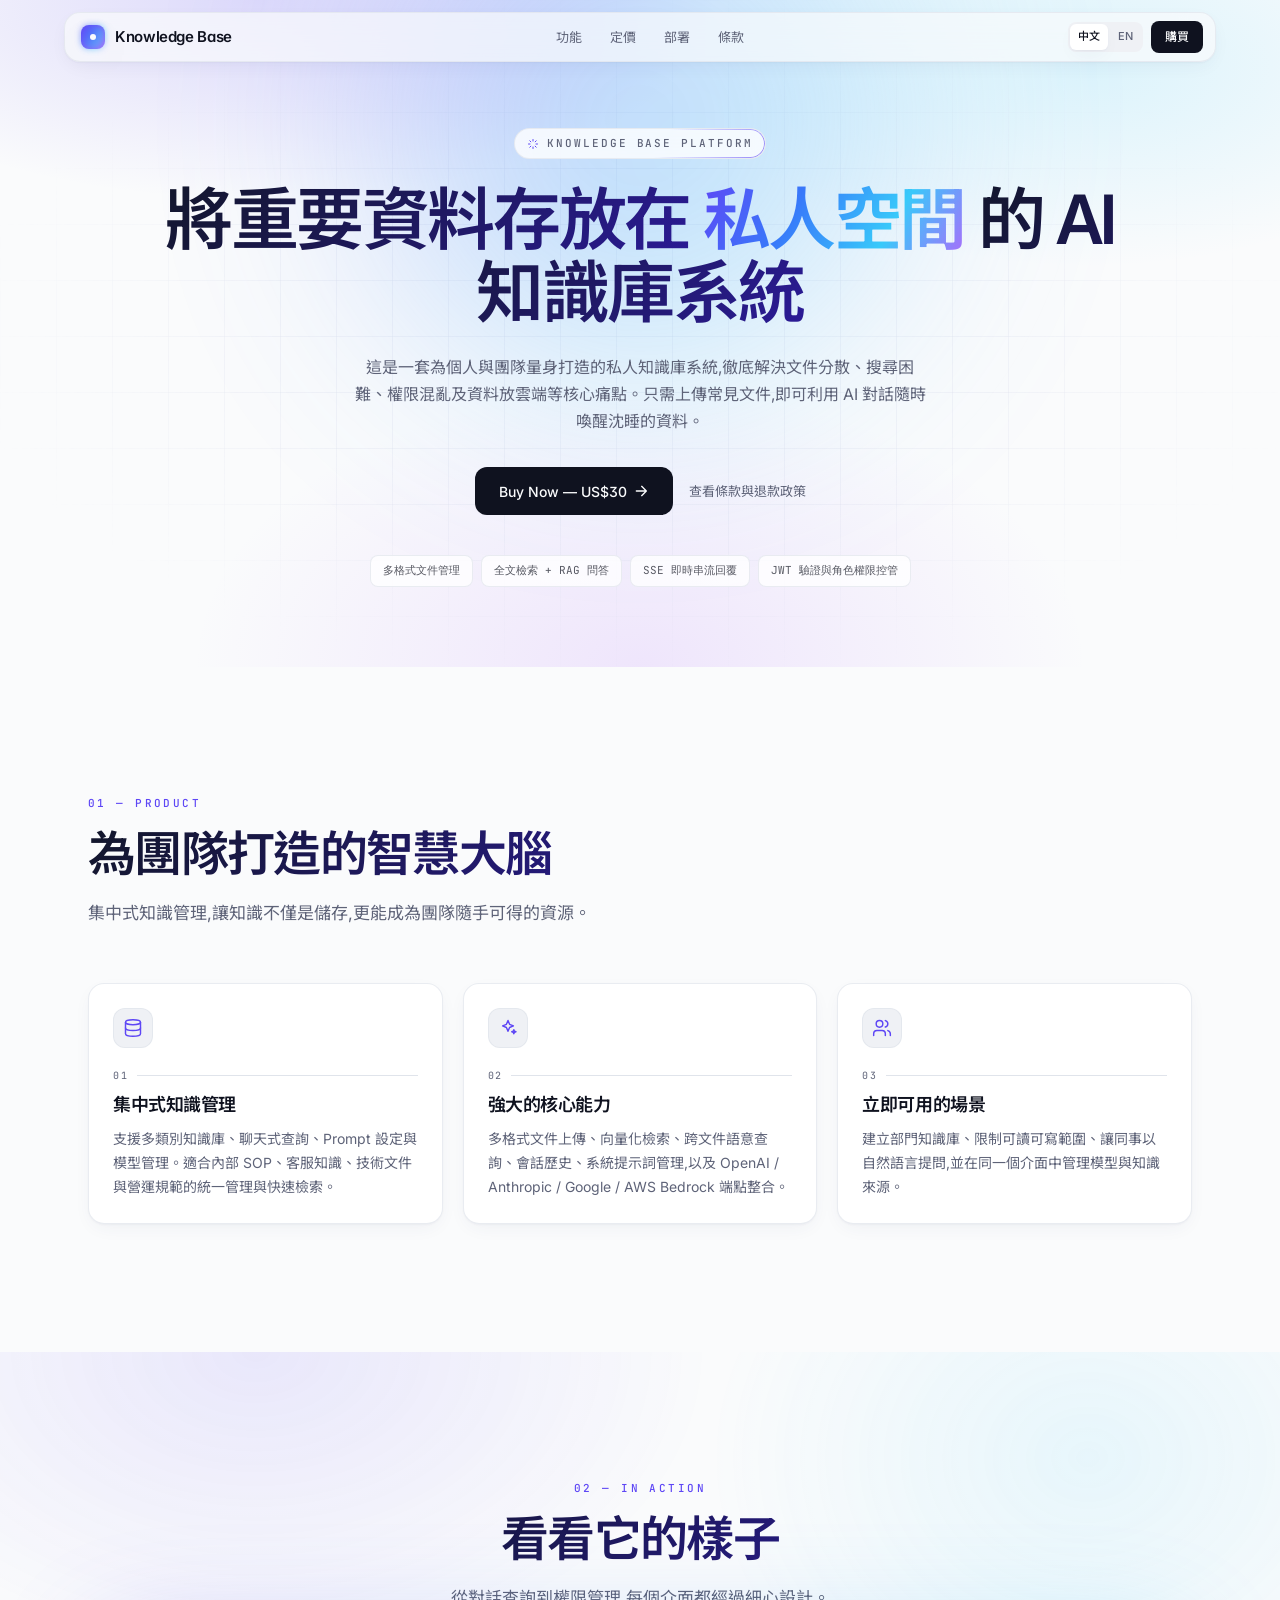
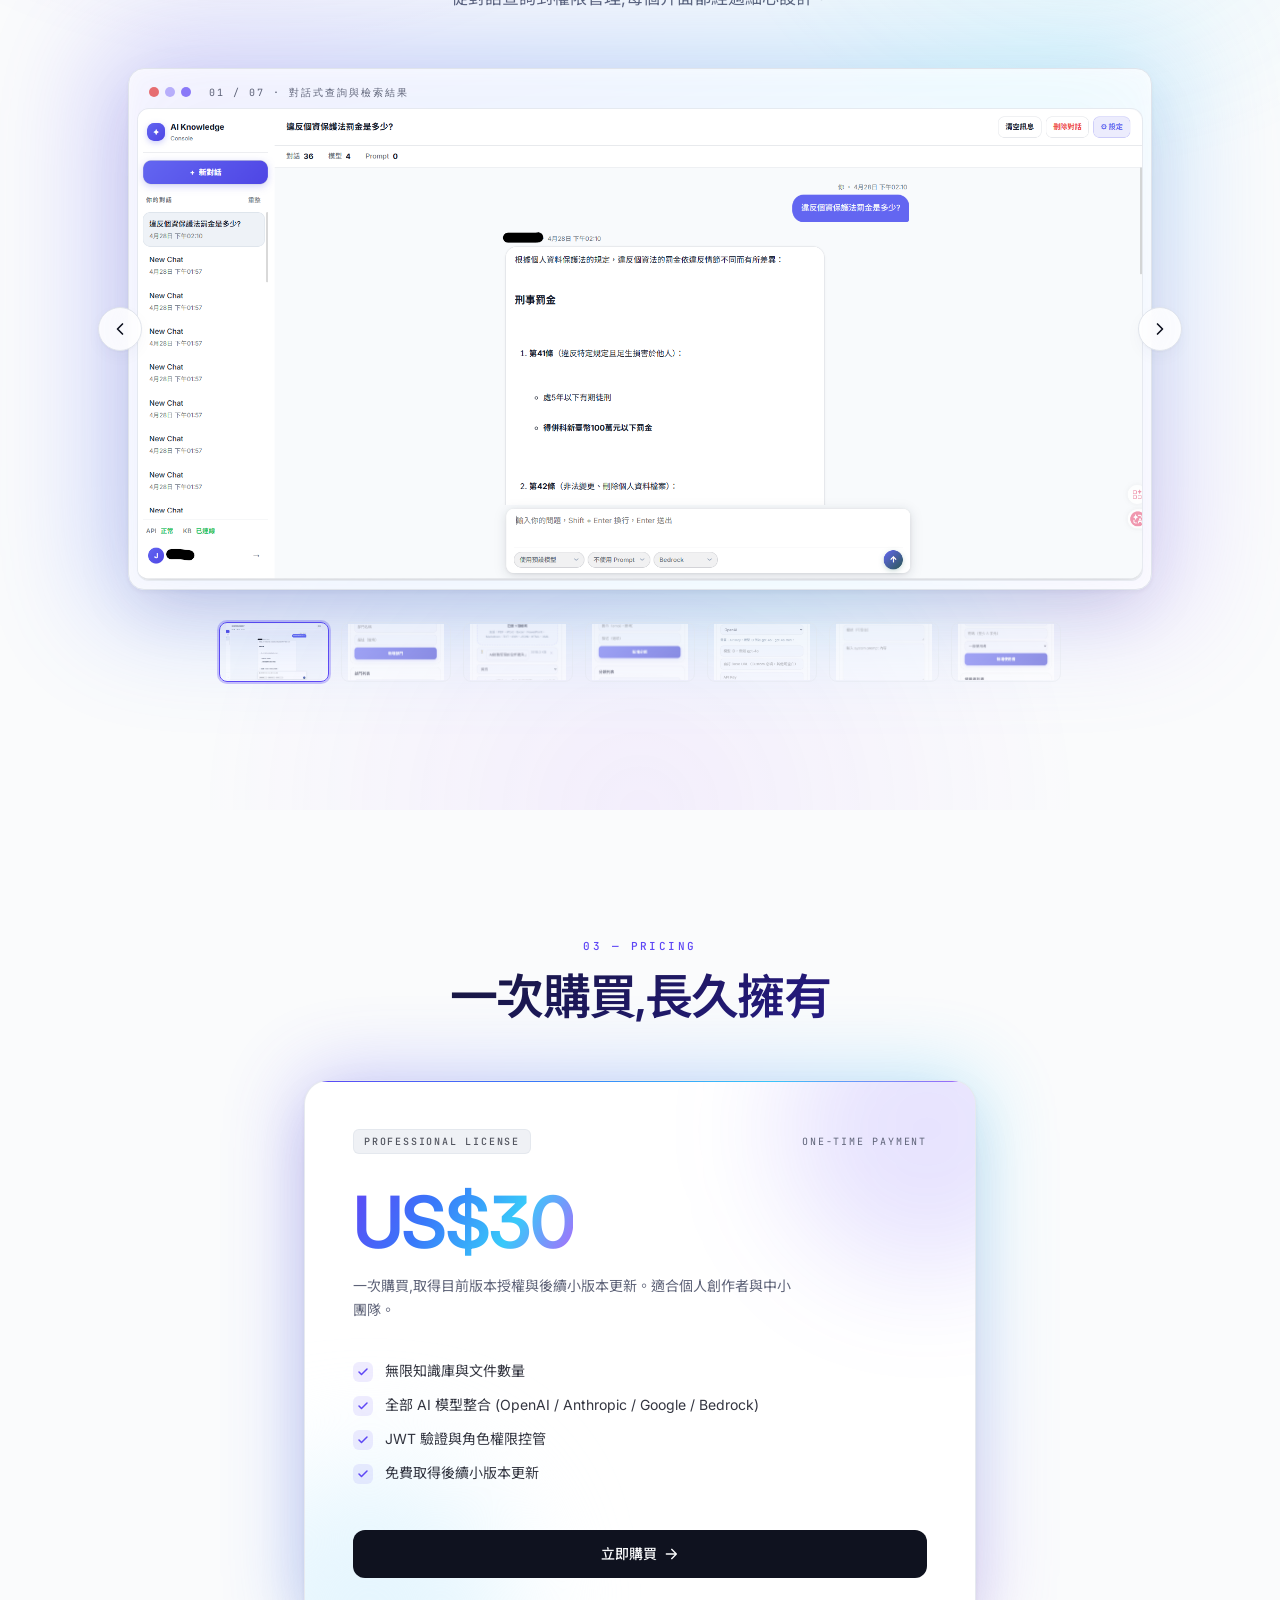
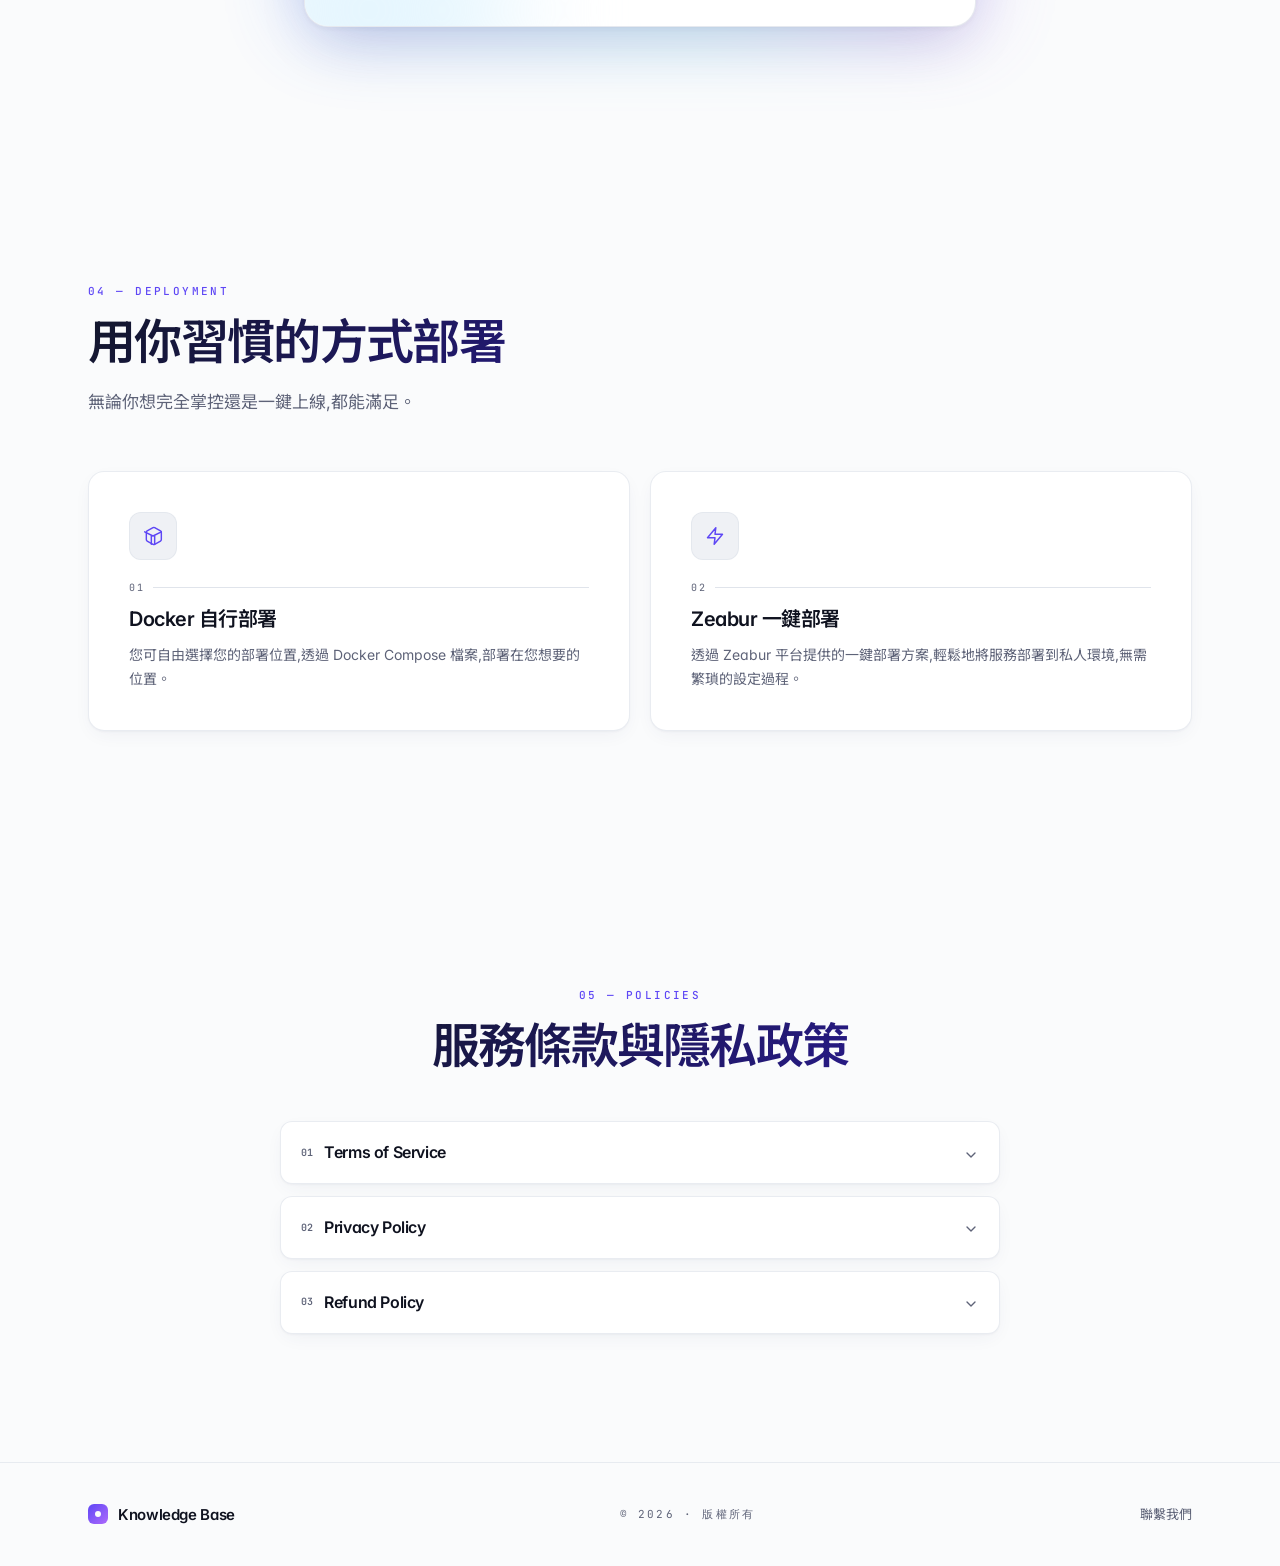
==== commit 6e02df2f: "feature: 重製版" ====
--- a/index.html
+++ b/index.html
@@ -1,287 +1,198 @@
 <!doctype html>
-<html lang="zh-Hant">
-<head>
-  <meta charset="UTF-8" />
-  <meta name="viewport" content="width=device-width, initial-scale=1.0" />
-  <title>Knowledge Base System | One-Time License</title>
-  <meta name="description" content="A secure, searchable knowledge base system with Markdown support, full-text retrieval, and role-based permissions." />
-  <link rel="preconnect" href="https://fonts.googleapis.com" />
-  <link rel="preconnect" href="https://fonts.gstatic.com" crossorigin />
-  <link href="https://fonts.googleapis.com/css2?family=Manrope:wght@400;500;700;800&family=Noto+Sans+TC:wght@400;500;700;900&display=swap" rel="stylesheet" />
-  <link rel="stylesheet" href="./styles.css" />
-</head>
-<body>
-  <div class="bg-gradient" aria-hidden="true"></div>
-  <div class="bg-grid" aria-hidden="true"></div>
+<html lang="zh-Hant" data-lang="zh">
+  <head>
+    <meta charset="UTF-8" />
+    <meta name="viewport" content="width=device-width, initial-scale=1.0" />
+    <title data-i18n="meta.title">AI Knowledge Base — 私人空間的 AI 知識庫系統</title>
+    <meta name="description" data-i18n-attr="content" data-i18n="meta.description"
+          content="為個人與團隊量身打造的私人 AI 知識庫系統,徹底解決文件分散、搜尋困難、權限混亂的核心痛點。" />
+    <meta property="og:title" content="AI Knowledge Base — 私人空間的 AI 知識庫系統" />
+    <meta property="og:description" content="集中式知識管理,支援多格式文件、向量化檢索、跨文件語意查詢與多模型整合。" />
+    <meta property="og:type" content="website" />
+    <meta property="og:image" content="https://juns0211.github.io/KnowledgeBasePage/assets/chat.png" />
+    <meta name="twitter:card" content="summary_large_image" />
 
-  <header class="hero container">
-    <nav class="lang-switch" aria-label="Language switcher">
-      <a class="lang-pill active" href="./index.html" aria-current="page">中文</a>
-      <a class="lang-pill" href="./index_english.html">EN</a>
-    </nav>
-    <p class="eyebrow">Knowledge Base Platform</p>
-    <h1>將重要資料存放在私人空間的AI知識庫系統</h1>
-    <p class="lead" style="text-align: left;">
-      這是一套為個人與團隊量身打造的<strong>私人知識庫系統</strong>，徹底解決文件分散、搜尋困難、權限混亂及資料放雲端等核心痛點。
-      只需上傳常見文件，即可利用 AI 對話隨時喚醒沈睡的資料。結合細緻的部門權限管理，讓知識不僅是儲存，更能成為團隊隨手可得的智慧大腦。
-    </p>
-    </p>
-    <div class="hero-actions">
-      <a role="button" class="buy-btn" href="https://aiknowledgebase.lemonsqueezy.com/checkout/buy/7656e84d-32a5-439e-a83d-b0e71862eea2">Buy Now</a>
-      <a href="#policy" class="text-link">查看條款與退款政策</a>
-    </div>
-    <div class="hero-tags">
-      <span>多格式文件管理</span>
-      <span>全文檢索 + RAG 問答</span>
-      <span>SSE 即時串流回覆</span>
-      <span>JWT 驗證與角色權限控管</span>
-    </div>
-  </header>
-
-  <main class="container">
-    <section class="panel" id="product">
-      <h2>1. 產品描述 Product Description</h2>
-      <p>
-        本系統提供集中式知識管理，支援多類別知識庫、聊天式查詢、Prompt 設定與模型管理。
-        適合內部 SOP、客服知識、技術文件與營運規範的統一管理與快速檢索。
-      </p>
-      <p>
-        核心能力包含：多格式文件上傳、向量化檢索、跨文件語意查詢、會話歷史、
-        系統提示詞管理，以及 OpenAI / Anthropic / Google / AWS Bedrock 端點整合。
-      </p>
-      <p>
-        你現在就能用它完成：建立部門知識庫、限制可讀可寫範圍、讓同事以自然語言提問，
-        並在同一個介面中管理模型與知識來源。
-      </p>
-
-      <div class="screenshots-carousel" data-carousel>
-        <button type="button" class="carousel-nav prev" aria-label="上一張">&#8249;</button>
-        <div class="screenshots">
-          <!--<figure class="slide">
-            <img src="./assets/screenshot-dashboard.png" alt="Knowledge Base 系統主控台截圖" loading="lazy" />
-            <figcaption>系統截圖 1：主控台與知識庫管理</figcaption>
-          </figure>
-          <figure class="slide">
-            <img src="./assets/screenshot-chat.png" alt="Knowledge Base 對話查詢截圖" loading="lazy" />
-            <figcaption>系統截圖 2：對話式查詢與檢索結果</figcaption>
-          </figure>-->
-          <figure class="slide">
-            <img src="./assets/chat.png" alt="Knowledge Base 對話窗" loading="lazy" />
-            <figcaption>系統截圖 1：對話式查詢與檢索結果</figcaption>
-          </figure>
-            <figure class="slide">
-            <img src="./assets/dept.png" alt="Knowledge Base 成員管理" loading="lazy" />
-            <figcaption>系統截圖 2：成員分類管理</figcaption>
-          </figure>
-            <figure class="slide">
-            <img src="./assets/km.png" alt="Knowledge Base 知識上傳" loading="lazy" />
-            <figcaption>系統截圖 3：簡單易懂的知識上傳方式</figcaption>
-          </figure>
-            <figure class="slide">
-            <img src="./assets/km-category.png" alt="Knowledge Base 部門管理" loading="lazy" />
-            <figcaption>系統截圖 4：靈活的知識內容分類授權</figcaption>
-          </figure>
-            <figure class="slide">
-            <img src="./assets/model.png" alt="Knowledge Base 模型管理" loading="lazy" />
-            <figcaption>系統截圖 5：靈活支援各類主流模型</figcaption>
-          </figure>
-            <figure class="slide">
-            <img src="./assets/prompt.png" alt="Knowledge Base 提示詞管理" loading="lazy" />
-            <figcaption>系統截圖 6：靈活提示AI思考方式</figcaption>
-          </figure>
-            <figure class="slide">
-            <img src="./assets/user.png" alt="Knowledge Base 使用者管理" loading="lazy" />
-            <figcaption>系統截圖 7：透過管理員新增你想要一起使用的用戶</figcaption>
-          </figure>
-        </div>
-        <button type="button" class="carousel-nav next" aria-label="下一張">&#8250;</button>
-      </div>
-    </section>
-
-    <section class="panel" id="pricing">
-      <h2>2. 定價資訊 Pricing</h2>
-      <div class="price-box">
-        <div>
-          <p class="price-title">Professional License</p>
-          <p class="price-value">One-time payment <strong>US$30</strong></p>
-          <p class="price-desc">一次購買，取得目前版本授權與後續小版本更新，適合個人創作者與中小團隊。</p>
-        </div>
-        <div class="price-actions">
-          <a role="button" class="buy-btn" href="https://aiknowledgebase.lemonsqueezy.com/checkout/buy/7656e84d-32a5-439e-a83d-b0e71862eea2">Buy Now</a>
+    <link rel="preconnect" href="https://fonts.googleapis.com" />
+    <link rel="preconnect" href="https://fonts.gstatic.com" crossorigin />
+    <link href="https://fonts.googleapis.com/css2?family=Inter:wght@300;400;500;600;700;800&family=JetBrains+Mono:wght@400;500&family=Noto+Sans+TC:wght@300;400;500;600;700;800&display=swap" rel="stylesheet" />
+    <link rel="stylesheet" href="styles.css" />
+  </head>
+  <body>
+    <!-- ============ NAVBAR ============ -->
+    <header class="nav">
+      <div class="nav-inner">
+        <a href="#top" class="nav-brand">
+          <span class="brand-mark"><span class="brand-mark-glow"></span><span class="brand-mark-dot"></span></span>
+          <span>Knowledge Base</span>
+        </a>
+        <nav class="nav-links">
+          <a href="#features" data-i18n="nav.features">功能</a>
+          <a href="#pricing" data-i18n="nav.pricing">定價</a>
+          <a href="#deploy" data-i18n="nav.deploy">部署</a>
+          <a href="#policies" data-i18n="nav.policies">條款</a>
+        </nav>
+        <div class="nav-actions">
+          <div class="lang-switch" role="tablist">
+            <button data-lang="zh" class="active">中文</button>
+            <button data-lang="en">EN</button>
+          </div>
+          <a class="btn btn-dark btn-sm nav-buy" href="#" target="_blank" rel="noopener" data-i18n="nav.buy">購買</a>
         </div>
       </div>
-    </section>
+    </header>
 
-    <section class="panel" id="deployment">
-      <h2>3. 多元的部署方式 Deployment Modes</h2>
-      <div class="deployment-grid">
-        <article class="deployment-card">
-          <h3>Docker自行部署</h3>
-          <p>
-            您可自由選擇您的部署位置，透過Docker Compose檔案，部署在您想要的位置。
+    <main>
+      <!-- ============ HERO ============ -->
+      <section id="top" class="hero">
+        <div class="bg-mesh" aria-hidden="true"></div>
+        <div class="bg-grid mask-fade" aria-hidden="true"></div>
+        <div class="hero-orb" aria-hidden="true"></div>
+
+        <div class="hero-inner">
+          <div class="eyebrow shimmer-border reveal">
+            <svg viewBox="0 0 24 24" fill="none" stroke="currentColor" stroke-width="2" stroke-linecap="round" stroke-linejoin="round" class="ico-sparkle">
+              <path d="M12 3v3M12 18v3M3 12h3M18 12h3M5.6 5.6l2.1 2.1M16.3 16.3l2.1 2.1M5.6 18.4l2.1-2.1M16.3 7.7l2.1-2.1"/>
+            </svg>
+            <span data-i18n="hero.eyebrow">KNOWLEDGE BASE PLATFORM</span>
+          </div>
+
+          <h1 class="hero-title reveal" style="animation-delay:.1s">
+            <span class="text-gradient" data-i18n="hero.titleA">將重要資料存放在</span>
+            <span class="text-iridescent" data-i18n="hero.titleB">私人空間</span>
+            <span class="text-gradient" data-i18n="hero.titleC">的 AI 知識庫系統</span>
+          </h1>
+
+          <p class="hero-sub reveal" style="animation-delay:.2s" data-i18n="hero.subtitle">
+            這是一套為個人與團隊量身打造的私人知識庫系統,徹底解決文件分散、搜尋困難、權限混亂及資料放雲端等核心痛點。只需上傳常見文件,即可利用 AI 對話隨時喚醒沈睡的資料。
           </p>
-        </article>
-        <article class="deployment-card">
-          <h3>一鍵部署</h3>
-          <p>
-            透過Zeabur平台提供的一鍵部署方案，您可以輕鬆地將服務部署到私人環境，無需繁瑣的設定過程。
-          </p>
-        </article>
+
+          <div class="hero-cta reveal" style="animation-delay:.3s">
+            <a class="btn btn-dark btn-lg" id="hero-buy" href="#" target="_blank" rel="noopener">
+              <span data-i18n="hero.buy">Buy Now — US$30</span>
+              <svg viewBox="0 0 24 24" fill="none" stroke="currentColor" stroke-width="2" stroke-linecap="round" stroke-linejoin="round" class="ico-arrow"><path d="M5 12h14M13 5l7 7-7 7"/></svg>
+            </a>
+            <a href="#policies" class="hero-secondary" data-i18n="hero.secondary">查看條款與退款政策</a>
+          </div>
+
+          <div class="hero-chips reveal" style="animation-delay:.4s" id="hero-chips"></div>
+        </div>
+      </section>
+
+      <!-- ============ DESCRIPTION ============ -->
+      <section id="features" class="section">
+        <div class="container">
+          <div class="section-head reveal">
+            <p class="section-eyebrow" data-i18n="description.eyebrow">01 — Product</p>
+            <h2 class="section-title text-gradient" data-i18n="description.title">為團隊打造的智慧大腦</h2>
+            <p class="section-lead" data-i18n="description.lead">集中式知識管理,讓知識不僅是儲存,更能成為團隊隨手可得的資源。</p>
+          </div>
+          <div class="grid grid-3" id="desc-grid"></div>
+        </div>
+      </section>
+
+      <!-- ============ SHOWCASE ============ -->
+      <section class="section showcase">
+        <div class="bg-mesh-soft" aria-hidden="true"></div>
+        <div class="container">
+          <div class="section-head section-head-center reveal">
+            <p class="section-eyebrow" data-i18n="showcase.eyebrow">02 — In action</p>
+            <h2 class="section-title text-gradient" data-i18n="showcase.title">看看它的樣子</h2>
+            <p class="section-lead" data-i18n="showcase.lead">從對話查詢到權限管理,每個介面都經過細心設計。</p>
+          </div>
+
+          <div class="showcase-wrap reveal">
+            <div class="showcase-glow" aria-hidden="true"></div>
+            <div class="window">
+              <div class="window-bar">
+                <span class="dot dot-r"></span><span class="dot dot-y"></span><span class="dot dot-g"></span>
+                <span class="window-caption" id="showcase-caption">01 / 07</span>
+              </div>
+              <div class="window-body">
+                <img id="showcase-img" alt="" />
+              </div>
+            </div>
+            <button class="nav-arrow nav-arrow-left" id="showcase-prev" aria-label="Previous">
+              <svg viewBox="0 0 24 24" fill="none" stroke="currentColor" stroke-width="2" stroke-linecap="round" stroke-linejoin="round"><path d="M15 18l-6-6 6-6"/></svg>
+            </button>
+            <button class="nav-arrow nav-arrow-right" id="showcase-next" aria-label="Next">
+              <svg viewBox="0 0 24 24" fill="none" stroke="currentColor" stroke-width="2" stroke-linecap="round" stroke-linejoin="round"><path d="M9 18l6-6-6-6"/></svg>
+            </button>
+          </div>
+
+          <div class="thumbs" id="showcase-thumbs"></div>
+        </div>
+      </section>
+
+      <!-- ============ PRICING ============ -->
+      <section id="pricing" class="section">
+        <div class="container">
+          <div class="section-head section-head-center reveal">
+            <p class="section-eyebrow" data-i18n="pricing.eyebrow">03 — Pricing</p>
+            <h2 class="section-title text-gradient" data-i18n="pricing.title">一次購買,長久擁有</h2>
+          </div>
+
+          <div class="pricing-wrap reveal">
+            <div class="pricing-glow" aria-hidden="true"></div>
+            <div class="pricing-card">
+              <div class="pricing-top-line"></div>
+              <div class="pricing-blob pricing-blob-1"></div>
+              <div class="pricing-blob pricing-blob-2"></div>
+              <div class="pricing-content">
+                <div class="pricing-row">
+                  <span class="tag" data-i18n="pricing.planTag">Professional License</span>
+                  <span class="muted-mono" data-i18n="pricing.priceNote">One-time payment</span>
+                </div>
+                <div class="pricing-price">
+                  <span class="text-iridescent" data-i18n="pricing.price">US$30</span>
+                </div>
+                <p class="pricing-desc" data-i18n="pricing.desc"></p>
+                <ul class="pricing-list" id="pricing-list"></ul>
+                <a id="pricing-buy" class="btn btn-dark btn-lg btn-block" href="#" target="_blank" rel="noopener">
+                  <span data-i18n="pricing.cta">立即購買</span>
+                  <svg viewBox="0 0 24 24" fill="none" stroke="currentColor" stroke-width="2" stroke-linecap="round" stroke-linejoin="round" class="ico-arrow"><path d="M5 12h14M13 5l7 7-7 7"/></svg>
+                </a>
+              </div>
+            </div>
+          </div>
+        </div>
+      </section>
+
+      <!-- ============ DEPLOYMENT ============ -->
+      <section id="deploy" class="section">
+        <div class="container">
+          <div class="section-head reveal">
+            <p class="section-eyebrow" data-i18n="deploy.eyebrow">04 — Deployment</p>
+            <h2 class="section-title text-gradient" data-i18n="deploy.title">用你習慣的方式部署</h2>
+            <p class="section-lead" data-i18n="deploy.lead"></p>
+          </div>
+          <div class="grid grid-2" id="deploy-grid"></div>
+        </div>
+      </section>
+
+      <!-- ============ POLICIES ============ -->
+      <section id="policies" class="section">
+        <div class="container container-narrow">
+          <div class="section-head section-head-center reveal">
+            <p class="section-eyebrow" data-i18n="policies.eyebrow">05 — Policies</p>
+            <h2 class="section-title text-gradient" data-i18n="policies.title">服務條款與隱私政策</h2>
+          </div>
+          <div class="accordion reveal" id="policies-accordion"></div>
+        </div>
+      </section>
+    </main>
+
+    <!-- ============ FOOTER ============ -->
+    <footer class="footer">
+      <div class="footer-inner">
+        <div class="footer-brand">
+          <span class="brand-mark"><span class="brand-mark-dot"></span></span>
+          <span>Knowledge Base</span>
+        </div>
+        <p class="footer-rights">© <span id="footer-year"></span> · <span data-i18n="footer.rights">版權所有</span></p>
+        <a href="mailto:contact@aiknowledgebase.app" data-i18n="footer.contact">聯繫我們</a>
       </div>
-    </section>
-    <section class="panel" id="policy">
-      <h2>4. 服務條款與隱私政策 Terms, Privacy & Refund</h2>
-      <div class="policy-grid">
-        <article class="policy-card">
-          <h3>Terms of Service</h3>
-          <ul>
-            <li>本產品為軟體授權（license），非實體商品。</li>
-            <li>禁止任何非法用途、未授權轉售、逆向工程或破壞服務之行為。</li>
-            <li>你應自行妥善保管帳號與授權資訊，對帳號使用行為負責。</li>
-            <li>本服務按現狀提供，在法律允許範圍內不承擔間接損害責任。</li>
-            <li>本服務支援免費的服務更新及優化，您只要重新安裝本服務即可取得最新版本的功能與修復。</li>
-          </ul>
-        </article>
+    </footer>
 
-        <article class="policy-card">
-          <h3>Privacy Policy</h3>
-          <ul>
-            <li>我們可能收集聯絡資訊（例如 Email）與必要的付款/授權識別資料。</li>
-            <li>資料僅用於帳號管理、授權驗證、客戶支援與服務改善。</li>
-            <li>您儲存的所有知識庫資料都保存在您個人啟動的資料庫中, 我們無法查閱其內容。</li>
-          </ul>
-        </article>
-
-        <article class="policy-card">
-          <h3>Refund Policy</h3>
-          <ul>
-            <li>數位產品購買後，原則上不提供退款。如產品上有重大瑕疵，在購買後7天內，您可透過下方聯繫資訊，並附上發生狀況的截圖，我們仍會同意您的退款。</li>
-          </ul>
-        </article>
-      </div>
-    </section>
-  </main>
-
-  <footer class="footer container">
-    <section>
-      <h2>5. 聯絡資訊 Contact</h2>
-      <p>
-        Email: <a href="mailto:juns.chen.dev@gmail.com">juns.chen.dev@gmail.com</a>
-      </p>
-    </section>
-
-    <section>
-      <h2>6. 商業實體資訊 Business Identity</h2>
-      <p><strong>Juns</strong> - Individual Developer</p>
-    </section>
-
-    <p class="copyright">© <span id="year"></span> Individual Developer. All rights reserved.</p>
-  </footer>
-
-  <div class="lightbox" id="imageLightbox" hidden>
-    <div class="lightbox-inner">
-      <button type="button" class="lightbox-close" id="lightboxClose" aria-label="關閉">&times;</button>
-      <img class="lightbox-image" id="lightboxImage" src="" alt="放大截圖" />
-    </div>
-  </div>
-
-  <script>
-    document.getElementById("year").textContent = new Date().getFullYear();
-
-    document.querySelectorAll("[data-carousel]").forEach((carousel) => {
-      const track = carousel.querySelector(".screenshots");
-      const prevBtn = carousel.querySelector(".carousel-nav.prev");
-      const nextBtn = carousel.querySelector(".carousel-nav.next");
-
-      if (!track || !prevBtn || !nextBtn) return;
-
-      const updateButtons = () => {
-        const maxScrollLeft = track.scrollWidth - track.clientWidth;
-        prevBtn.disabled = track.scrollLeft <= 2;
-        nextBtn.disabled = track.scrollLeft >= maxScrollLeft - 2;
-      };
-
-      const slideToNext = () => {
-        const maxScrollLeft = track.scrollWidth - track.clientWidth;
-        const nextLeft = track.scrollLeft + track.clientWidth;
-        if (nextLeft >= maxScrollLeft - 2) {
-          track.scrollTo({ left: 0, behavior: "smooth" });
-        } else {
-          track.scrollBy({ left: Math.round(track.clientWidth), behavior: "smooth" });
-        }
-      };
-
-      let autoplayTimer = null;
-      const startAutoplay = () => {
-        if (autoplayTimer) return;
-        autoplayTimer = window.setInterval(slideToNext, 6000);
-      };
-
-      const resetAutoplay = () => {
-        if (autoplayTimer) {
-          window.clearInterval(autoplayTimer);
-          autoplayTimer = null;
-        }
-        startAutoplay();
-      };
-
-      prevBtn.addEventListener("click", () => {
-        track.scrollBy({ left: -Math.round(track.clientWidth), behavior: "smooth" });
-        resetAutoplay();
-      });
-
-      nextBtn.addEventListener("click", () => {
-        track.scrollBy({ left: Math.round(track.clientWidth), behavior: "smooth" });
-        resetAutoplay();
-      });
-
-      track.addEventListener("scroll", updateButtons, { passive: true });
-      track.addEventListener("pointerdown", resetAutoplay);
-      window.addEventListener("resize", updateButtons);
-      updateButtons();
-      startAutoplay();
-    });
-
-    const lightbox = document.getElementById("imageLightbox");
-    const lightboxImage = document.getElementById("lightboxImage");
-    const lightboxClose = document.getElementById("lightboxClose");
-
-    const openLightbox = (src, alt) => {
-      if (!lightbox || !lightboxImage) return;
-      lightboxImage.src = src;
-      lightboxImage.alt = alt || "放大截圖";
-      lightbox.hidden = false;
-      document.body.style.overflow = "hidden";
-    };
-
-    const closeLightbox = () => {
-      if (!lightbox || !lightboxImage) return;
-      lightbox.hidden = true;
-      lightboxImage.src = "";
-      document.body.style.overflow = "";
-    };
-
-    document.querySelectorAll(".screenshots .slide img").forEach((img) => {
-      img.addEventListener("click", () => openLightbox(img.currentSrc || img.src, img.alt));
-    });
-
-    if (lightboxClose) {
-      lightboxClose.addEventListener("click", closeLightbox);
-    }
-
-    if (lightbox) {
-      lightbox.addEventListener("click", (event) => {
-        if (event.target === lightbox) {
-          closeLightbox();
-        }
-      });
-    }
-
-    document.addEventListener("keydown", (event) => {
-      if (event.key === "Escape" && lightbox && !lightbox.hidden) {
-        closeLightbox();
-      }
-    });
-  </script>
-</body>
+    <script src="app.js"></script>
+  </body>
 </html>
--- a/styles.css
+++ b/styles.css
@@ -1,540 +1,642 @@
+/* =========================================================
+   AI Knowledge Base — Static Landing
+   Cool-toned futuristic light theme. All colors HSL.
+   ========================================================= */
+
 :root {
-  --bg: #f5f5f7;
-  --surface: #ffffff;
-  --ink: #1d1d1f;
-  --muted: #6e6e73;
-  --line: #e5e5ea;
-  --brand: #0071e3;
-  --brand-hover: #0063c9;
-  --shadow-soft: 0 10px 30px rgba(0, 0, 0, 0.06);
-  --shadow-card: 0 24px 60px rgba(0, 0, 0, 0.08);
-}
-
-* {
-  box-sizing: border-box;
-}
-
-html,
+  --background: 220 30% 98.5%;
+  --foreground: 230 35% 9%;
+  --card: 0 0% 100%;
+  --muted: 220 20% 94%;
+  --muted-foreground: 230 12% 42%;
+  --secondary: 220 25% 95%;
+  --accent: 200 95% 95%;
+  --primary: 248 90% 62%;
+  --primary-foreground: 220 30% 99%;
+  --primary-glow: 268 95% 70%;
+  --destructive: 0 75% 55%;
+  --border: 220 22% 90%;
+  --ring: 248 90% 62%;
+
+  --radius: 0.875rem;
+
+  --gradient-mesh:
+    radial-gradient(60% 50% at 20% 0%, hsl(248 90% 62% / 0.18) 0%, transparent 60%),
+    radial-gradient(50% 50% at 85% 10%, hsl(195 95% 65% / 0.18) 0%, transparent 60%),
+    radial-gradient(50% 60% at 50% 100%, hsl(268 95% 70% / 0.15) 0%, transparent 70%);
+  --gradient-primary: linear-gradient(135deg, hsl(var(--primary)) 0%, hsl(var(--primary-glow)) 100%);
+  --gradient-iridescent: linear-gradient(120deg,
+    hsl(248 90% 62%) 0%,
+    hsl(220 95% 60%) 35%,
+    hsl(195 95% 60%) 70%,
+    hsl(268 95% 70%) 100%);
+  --gradient-text: linear-gradient(135deg, hsl(230 40% 12%) 0%, hsl(248 70% 35%) 100%);
+
+  --grid-color: hsl(230 30% 80% / 0.5);
+
+  --shadow-soft: 0 1px 2px hsl(230 30% 30% / 0.04), 0 6px 20px -6px hsl(230 30% 30% / 0.08);
+  --shadow-elevated: 0 2px 4px hsl(230 30% 20% / 0.05), 0 24px 60px -16px hsl(248 50% 30% / 0.18);
+  --shadow-primary: 0 12px 36px -10px hsl(var(--primary) / 0.5);
+  --shadow-glow: 0 0 60px hsl(var(--primary) / 0.25), 0 0 120px hsl(var(--primary-glow) / 0.18);
+
+  --ease: cubic-bezier(0.32, 0.72, 0.24, 1);
+}
+
+/* ---------- Reset ---------- */
+*, *::before, *::after { box-sizing: border-box; }
+html, body { margin: 0; padding: 0; }
+html { scroll-behavior: smooth; }
+img { max-width: 100%; display: block; }
+a { color: inherit; text-decoration: none; }
+button { font: inherit; cursor: pointer; background: none; border: 0; color: inherit; }
+
 body {
+  background: hsl(var(--background));
+  color: hsl(var(--foreground));
+  font-family: 'Inter', 'Noto Sans TC', system-ui, -apple-system, Segoe UI, Roboto, sans-serif;
+  -webkit-font-smoothing: antialiased;
+  text-rendering: optimizeLegibility;
+  font-feature-settings: 'cv11', 'ss01', 'cv03';
+  line-height: 1.55;
+}
+
+.font-mono, .mono { font-family: 'JetBrains Mono', ui-monospace, SFMono-Regular, Menlo, monospace; }
+
+/* ---------- Utility text colors ---------- */
+.text-gradient {
+  background-image: var(--gradient-text);
+  -webkit-background-clip: text; background-clip: text;
+  color: transparent;
+}
+.text-iridescent {
+  background-image: var(--gradient-iridescent);
+  -webkit-background-clip: text; background-clip: text;
+  color: transparent;
+}
+
+/* ---------- Backgrounds ---------- */
+.bg-mesh, .bg-mesh-soft {
+  position: absolute; inset: 0; pointer-events: none;
+  background-image: var(--gradient-mesh);
+}
+.bg-mesh-soft { opacity: .6; }
+
+.bg-grid {
+  position: absolute; inset: 0; pointer-events: none; opacity: .6;
+  background-image:
+    linear-gradient(to right, hsl(230 30% 85% / 0.35) 1px, transparent 1px),
+    linear-gradient(to bottom, hsl(230 30% 85% / 0.35) 1px, transparent 1px);
+  background-size: 56px 56px;
+}
+.mask-fade {
+  -webkit-mask-image: radial-gradient(ellipse at center, #000 40%, transparent 75%);
+          mask-image: radial-gradient(ellipse at center, #000 40%, transparent 75%);
+}
+.bg-dot-grid {
+  background-image: radial-gradient(circle, var(--grid-color) 1px, transparent 1px);
+  background-size: 24px 24px;
+}
+
+/* ---------- Container / Section ---------- */
+.container { max-width: 72rem; margin: 0 auto; padding: 0 1.5rem; }
+.container-narrow { max-width: 48rem; }
+.section { position: relative; padding: 6rem 0; }
+@media (min-width: 768px) { .section { padding: 8rem 0; } }
+
+.section-head { max-width: 42rem; }
+.section-head-center { margin-left: auto; margin-right: auto; text-align: center; }
+.section-eyebrow {
+  font-family: 'JetBrains Mono', ui-monospace, monospace;
+  font-size: 11px; font-weight: 500;
+  text-transform: uppercase; letter-spacing: .22em;
+  color: hsl(var(--primary));
   margin: 0;
-  padding: 0;
-}
-
-body {
-  font-family: "Manrope", "Noto Sans TC", sans-serif;
-  color: var(--ink);
-  background: var(--bg);
-  line-height: 1.68;
-  overflow-x: hidden;
-}
-
-.container {
-  width: min(1140px, 92vw);
-  margin: 0 auto;
-}
-
-.bg-gradient {
-  position: fixed;
-  inset: -30% 0 auto;
-  height: 580px;
-  background: radial-gradient(circle at 50% 0%, rgba(0, 113, 227, 0.22), transparent 65%);
+}
+.section-title {
+  font-size: clamp(2rem, 4vw, 3rem);
+  font-weight: 600; letter-spacing: -.035em; line-height: 1.1;
+  margin: 1rem 0 0;
+}
+.section-lead {
+  margin: 1.25rem 0 0;
+  color: hsl(var(--muted-foreground));
+  font-size: 1.0625rem;
+}
+
+/* ---------- NAV ---------- */
+.nav {
+  position: fixed; top: 0; left: 0; right: 0; z-index: 50;
+}
+.nav-inner {
+  max-width: 72rem; margin: .75rem auto 0; padding: 0 1rem;
+}
+.nav-inner > * { font-size: 13px; }
+
+.nav-inner {
+  display: flex; align-items: center; justify-content: space-between;
+}
+/*
+.nav-inner {
+  display: block;
+}
+
+.nav .nav-inner > .nav-brand,
+.nav .nav-inner > .nav-links,
+.nav .nav-inner > .nav-actions { display: none; }
+*/
+
+/* Real bar */
+.nav-inner {
+  position: relative;
+}
+.nav-inner::before { content: none; }
+
+/* Use a flex bar inside */
+.nav-inner {
+  display: flex; align-items: center; justify-content: space-between;
+  gap: 1rem;
+  border: 1px solid hsl(var(--border) / .7);
+  background: hsl(var(--background) / .7);
+  backdrop-filter: blur(18px);
+  -webkit-backdrop-filter: blur(18px);
+  padding: .5rem .75rem .5rem 1rem;
+  border-radius: 1rem;
+  box-shadow: var(--shadow-soft);
+}
+.nav-inner > .nav-brand,
+.nav-inner > .nav-links,
+.nav-inner > .nav-actions { display: flex; }
+
+.nav-brand {
+  display: inline-flex; align-items: center; gap: .625rem;
+  font-weight: 600; letter-spacing: -.025em; font-size: 15px;
+}
+.brand-mark {
+  position: relative;
+  display: inline-flex; align-items: center; justify-content: center;
+  width: 24px; height: 24px; border-radius: 8px;
+  background-image: var(--gradient-primary);
+  box-shadow: var(--shadow-primary);
+}
+.brand-mark-glow {
+  position: absolute; inset: 0; border-radius: 8px;
+  background-image: var(--gradient-iridescent);
+  opacity: .6; filter: blur(3px);
+}
+.brand-mark-dot {
+  position: relative;
+  width: 6px; height: 6px; border-radius: 999px;
+  background: hsl(var(--background));
+}
+
+.nav-links { gap: 1.75rem; color: hsl(var(--muted-foreground)); }
+.nav-links a:hover { color: hsl(var(--foreground)); transition: color .25s; }
+@media (max-width: 767px) { .nav-links { display: none !important; } }
+
+.nav-actions { align-items: center; gap: .5rem; }
+.lang-switch {
+  display: inline-flex; gap: 2px;
+  background: hsl(var(--secondary)); padding: 2px;
+  border-radius: 8px; font-size: 11px; font-weight: 500;
+}
+.lang-switch button {
+  padding: 4px 8px; border-radius: 6px;
+  color: hsl(var(--muted-foreground));
+  transition: all .25s var(--ease);
+}
+.lang-switch button.active {
+  background: hsl(var(--card));
+  color: hsl(var(--foreground));
+  box-shadow: var(--shadow-soft);
+}
+.nav-buy { font-size: 12px; padding: 0 .875rem; height: 32px; border-radius: 8px; }
+@media (max-width: 480px) { .nav-buy { display: none; } }
+
+/* ---------- Buttons ---------- */
+.btn {
+  display: inline-flex; align-items: center; justify-content: center;
+  gap: .375rem; font-weight: 500;
+  border-radius: 12px; padding: 0 1rem; height: 40px;
+  transition: all .35s var(--ease);
+  white-space: nowrap;
+}
+.btn-sm { height: 32px; padding: 0 .875rem; font-size: 12px; border-radius: 8px; }
+.btn-lg { height: 48px; padding: 0 1.5rem; font-size: 14px; }
+.btn-block { width: 100%; }
+.btn-dark {
+  background: hsl(var(--foreground));
+  color: hsl(var(--background));
+}
+.btn-dark:hover { transform: translateY(-1px); box-shadow: var(--shadow-glow); }
+.btn .ico-arrow { width: 16px; height: 16px; transition: transform .35s var(--ease); }
+.btn:hover .ico-arrow { transform: translateX(2px); }
+
+/* ---------- HERO ---------- */
+.hero {
+  position: relative; overflow: hidden;
+  padding: 7rem 0 4rem;
+}
+@media (min-width: 768px) { .hero { padding: 8rem 0 5rem; } }
+
+.hero-inner {
+  position: relative;
+  max-width: 64rem; margin: 0 auto; padding: 0 1.5rem;
+  text-align: center;
+}
+
+.hero-orb {
   pointer-events: none;
-  z-index: -2;
-}
-
-.bg-grid {
-  position: fixed;
-  inset: 0;
-  background-image:
-    linear-gradient(rgba(0, 0, 0, 0.02) 1px, transparent 1px),
-    linear-gradient(90deg, rgba(0, 0, 0, 0.02) 1px, transparent 1px);
-  background-size: 26px 26px;
-  mask-image: linear-gradient(to bottom, black 20%, transparent 85%);
+  position: absolute; left: 50%; top: 18%;
+  width: 520px; height: 520px;
+  border-radius: 999px;
+  background-image: var(--gradient-iridescent);
+  opacity: .3;
+  filter: blur(120px);
+  transform: translate(-50%, -50%);
+  animation: orb-pulse 8s ease-in-out infinite;
+}
+
+.eyebrow {
+  position: relative;
+  display: inline-flex; align-items: center; gap: .5rem;
+  border: 1px solid hsl(var(--border) / .7);
+  background: hsl(var(--card) / .8);
+  backdrop-filter: blur(8px);
+  padding: 6px 12px;
+  border-radius: 999px;
+  font-size: 11px; font-weight: 500;
+  color: hsl(var(--muted-foreground));
+}
+.eyebrow .ico-sparkle { width: 12px; height: 12px; color: hsl(var(--primary)); }
+.eyebrow span { font-family: 'JetBrains Mono', monospace; text-transform: uppercase; letter-spacing: .18em; }
+
+.hero-title {
+  font-size: clamp(2.25rem, 6vw, 4.25rem);
+  font-weight: 600; letter-spacing: -.035em; line-height: 1.08;
+  margin: 1.5rem 0 0;
+}
+.hero-title > span { display: inline; }
+
+.hero-sub {
+  max-width: 36rem; margin: 1.5rem auto 0;
+  color: hsl(var(--muted-foreground));
+  font-size: 15px; line-height: 1.7;
+}
+@media (min-width: 768px) { .hero-sub { font-size: 16px; } }
+
+.hero-cta {
+  margin: 2rem 0 0;
+  display: flex; flex-direction: column; align-items: center;
+  gap: 1rem;
+}
+@media (min-width: 640px) { .hero-cta { flex-direction: row; justify-content: center; } }
+.hero-secondary {
+  font-size: 13px;
+  color: hsl(var(--muted-foreground));
+  text-underline-offset: 4px;
+}
+.hero-secondary:hover { color: hsl(var(--foreground)); text-decoration: underline; }
+
+.hero-chips {
+  margin-top: 2.5rem;
+  display: flex; flex-wrap: wrap; gap: .5rem;
+  justify-content: center;
+}
+.chip {
+  border: 1px solid hsl(var(--border) / .7);
+  background: hsl(var(--card) / .8);
+  backdrop-filter: blur(8px);
+  padding: 6px 12px;
+  border-radius: 8px;
+  font-family: 'JetBrains Mono', monospace;
+  font-size: 11px;
+  color: hsl(var(--foreground) / .7);
+}
+
+/* ---------- Description / Deploy grids ---------- */
+.grid { display: grid; gap: 1.25rem; margin-top: 3.5rem; }
+.grid-2 { grid-template-columns: 1fr; }
+.grid-3 { grid-template-columns: 1fr; }
+@media (min-width: 768px) {
+  .grid-2 { grid-template-columns: 1fr 1fr; }
+  .grid-3 { grid-template-columns: repeat(3, 1fr); }
+}
+
+.card {
+  position: relative;
+  overflow: hidden;
+  border: 1px solid hsl(var(--border) / .7);
+  background: hsl(var(--card));
+  border-radius: 1rem;
+  padding: 1.5rem;
+  box-shadow: var(--shadow-soft);
+  transition: all .5s var(--ease);
+}
+.card-lg { padding: 2rem; }
+@media (min-width: 768px) { .card-lg { padding: 2.5rem; } }
+
+.card:hover {
+  transform: translateY(-4px);
+  box-shadow: var(--shadow-elevated);
+  border-color: hsl(var(--primary) / .3);
+}
+.card-top-line {
+  position: absolute; left: 0; right: 0; top: 0; height: 1px;
+  background-image: var(--gradient-iridescent);
+  opacity: 0; transition: opacity .35s;
+}
+.card:hover .card-top-line { opacity: 1; }
+.card-glow {
+  position: absolute; top: -64px; right: -64px;
+  width: 11rem; height: 11rem; border-radius: 999px;
+  background: hsl(var(--primary) / .1);
+  filter: blur(40px);
+  opacity: 0; transition: opacity .5s;
   pointer-events: none;
-  z-index: -1;
-}
-
-.hero {
-  text-align: center;
-  padding: 98px 0 62px;
-  animation: fade-up 650ms ease;
-  position: relative;
-}
-
-.lang-switch {
-  position: absolute;
-  top: 16px;
-  right: 0;
-  display: inline-flex;
-  align-items: center;
-  gap: 6px;
-  padding: 5px;
-  border: 1px solid var(--line);
-  border-radius: 999px;
-  background: rgba(255, 255, 255, 0.9);
-  box-shadow: 0 6px 18px rgba(0, 0, 0, 0.06);
-}
-
-.lang-pill {
-  display: inline-flex;
-  align-items: center;
-  justify-content: center;
-  min-width: 48px;
-  padding: 6px 10px;
-  border-radius: 999px;
-  color: var(--muted);
-  text-decoration: none;
-  font-size: 0.8rem;
-  font-weight: 700;
-  transition: background 0.15s ease, color 0.15s ease;
-}
-
-.lang-pill:hover {
-  color: var(--ink);
-  background: #f3f4f6;
-}
-
-.lang-pill.active {
-  color: #fff;
-  background: var(--ink);
-}
-
-@keyframes fade-up {
-  from {
-    opacity: 0;
-    transform: translateY(14px);
-  }
-  to {
-    opacity: 1;
-    transform: translateY(0);
-  }
-}
-
-.eyebrow {
-  display: inline-flex;
-  align-items: center;
-  gap: 8px;
-  padding: 6px 13px;
-  border-radius: 999px;
-  border: 1px solid var(--line);
-  background: rgba(255, 255, 255, 0.86);
-  color: var(--muted);
-  font-size: 0.8rem;
-  font-weight: 700;
-  letter-spacing: 0.08em;
-  text-transform: uppercase;
-}
-
-h1,
-h2,
-h3 {
+}
+.card:hover .card-glow { opacity: 1; }
+
+.card .ico-wrap {
+  position: relative;
+  display: inline-flex; align-items: center; justify-content: center;
+  width: 40px; height: 40px;
+  border: 1px solid hsl(var(--border) / .7);
+  background: hsl(var(--secondary));
+  border-radius: 12px;
+  color: hsl(var(--primary));
+}
+.card-lg .ico-wrap { width: 48px; height: 48px; }
+.card .ico-wrap svg { width: 20px; height: 20px; }
+
+.card-divider {
+  position: relative; margin-top: 1.25rem;
+  display: flex; align-items: center; gap: .5rem;
+}
+.card-num { font-family: 'JetBrains Mono', monospace; font-size: 10px; text-transform: uppercase; letter-spacing: .18em; color: hsl(var(--muted-foreground)); }
+.card-divider .line { flex: 1; height: 1px; background: hsl(var(--border)); }
+.card-title { font-size: 18px; font-weight: 600; letter-spacing: -.025em; margin: .5rem 0 0; }
+.card-lg .card-title { font-size: 20px; }
+.card-body { margin: .5rem 0 0; font-size: 14px; line-height: 1.7; color: hsl(var(--muted-foreground)); }
+
+/* ---------- Showcase ---------- */
+.showcase { position: relative; overflow: hidden; }
+.showcase-wrap {
+  position: relative; max-width: 64rem; margin: 3.5rem auto 0;
+}
+.showcase-glow {
+  position: absolute; inset: -2rem;
+  border-radius: 40px;
+  background-image: var(--gradient-iridescent);
+  opacity: .25; filter: blur(56px);
+  pointer-events: none;
+}
+
+.window {
+  position: relative;
+  border: 1px solid hsl(var(--border));
+  background: hsl(var(--card) / .8);
+  backdrop-filter: blur(8px);
+  border-radius: 1rem;
+  padding: .5rem;
+  box-shadow: var(--shadow-elevated);
+  overflow: hidden;
+}
+.window-bar {
+  display: flex; align-items: center; gap: 6px;
+  padding: 8px 12px;
+}
+.dot { width: 10px; height: 10px; border-radius: 999px; }
+.dot-r { background: hsl(var(--destructive) / .7); }
+.dot-y { background: hsl(var(--primary) / .4); }
+.dot-g { background: hsl(var(--primary) / .7); }
+.window-caption {
+  margin-left: 12px;
+  font-family: 'JetBrains Mono', monospace;
+  font-size: 10px; text-transform: uppercase; letter-spacing: .2em;
+  color: hsl(var(--muted-foreground));
+}
+.window-body {
+  border: 1px solid hsl(var(--border) / .7);
+  background: hsl(var(--secondary) / .4);
+  border-radius: 12px;
+  overflow: hidden;
+}
+.window-body img { width: 100%; height: auto; display: block; animation: fade-in .5s var(--ease); }
+
+.nav-arrow {
+  display: none;
+  position: absolute; top: 50%;
+  width: 44px; height: 44px; border-radius: 999px;
+  background: hsl(var(--card) / .9);
+  border: 1px solid hsl(var(--border));
+  box-shadow: var(--shadow-soft);
+  backdrop-filter: blur(8px);
+  align-items: center; justify-content: center;
+  transition: all .25s var(--ease);
+}
+.nav-arrow:hover { border-color: hsl(var(--primary) / .4); }
+.nav-arrow svg { width: 20px; height: 20px; }
+.nav-arrow-left { left: -8px; transform: translate(-50%, -50%); }
+.nav-arrow-right { right: -8px; transform: translate(50%, -50%); }
+@media (min-width: 768px) { .nav-arrow { display: inline-flex; } }
+
+.thumbs {
+  margin-top: 2rem;
+  display: flex; flex-wrap: wrap; gap: .75rem; justify-content: center;
+}
+.thumb {
+  overflow: hidden; border-radius: 8px;
+  border: 1px solid hsl(var(--border) / .7);
+  opacity: .55;
+  transition: all .35s var(--ease);
+}
+.thumb img { width: 96px; height: 56px; object-fit: cover; display: block; }
+.thumb:hover { opacity: 1; }
+.thumb.active {
+  opacity: 1;
+  border-color: hsl(var(--primary));
+  box-shadow: 0 0 0 2px hsl(var(--primary) / .3);
+}
+
+/* ---------- Pricing ---------- */
+.pricing-wrap { position: relative; max-width: 42rem; margin: 3.5rem auto 0; }
+.pricing-glow {
+  pointer-events: none;
+  position: absolute; inset: -4px;
+  border-radius: 28px;
+  background-image: var(--gradient-iridescent);
+  opacity: .3; filter: blur(40px);
+}
+.pricing-card {
+  position: relative; overflow: hidden;
+  border: 1px solid hsl(var(--border) / .8);
+  background: hsl(var(--card));
+  border-radius: 1.5rem;
+  padding: 2rem;
+  box-shadow: var(--shadow-elevated);
+}
+@media (min-width: 768px) { .pricing-card { padding: 3rem; } }
+.pricing-top-line {
+  position: absolute; left: 0; right: 0; top: 0; height: 1px;
+  background-image: var(--gradient-iridescent);
+}
+.pricing-blob {
+  position: absolute; width: 18rem; height: 18rem; border-radius: 999px;
+  filter: blur(56px); pointer-events: none;
+}
+.pricing-blob-1 { top: -6rem; right: -6rem; background: hsl(var(--primary) / .15); }
+.pricing-blob-2 { bottom: -8rem; left: -5rem; background: hsl(var(--accent)); }
+.pricing-content { position: relative; }
+.pricing-row {
+  display: flex; align-items: center; justify-content: space-between;
+  flex-wrap: wrap; gap: .75rem;
+}
+.tag {
+  display: inline-block;
+  border: 1px solid hsl(var(--border) / .7);
+  background: hsl(var(--secondary));
+  padding: 4px 10px;
+  border-radius: 6px;
+  font-family: 'JetBrains Mono', monospace;
+  font-size: 10px; font-weight: 500;
+  text-transform: uppercase; letter-spacing: .18em;
+  color: hsl(var(--foreground) / .7);
+}
+.muted-mono {
+  font-family: 'JetBrains Mono', monospace;
+  font-size: 10px; text-transform: uppercase; letter-spacing: .18em;
+  color: hsl(var(--muted-foreground));
+}
+.pricing-price {
+  margin-top: 2rem;
+  display: flex; align-items: baseline; gap: .5rem;
+  font-weight: 600; letter-spacing: -.035em;
+  font-size: clamp(3.5rem, 8vw, 4.5rem);
+  line-height: 1;
+}
+.pricing-desc {
+  margin: 1rem 0 0; max-width: 28rem;
+  font-size: 14px; line-height: 1.7;
+  color: hsl(var(--muted-foreground));
+}
+.pricing-list { list-style: none; padding: 0; margin: 2rem 0 0; }
+.pricing-list li {
+  display: flex; gap: .75rem; align-items: flex-start;
+  font-size: 14px; padding: .375rem 0;
+  color: hsl(var(--foreground) / .85);
+}
+.pricing-list .check {
+  flex: none; margin-top: 2px;
+  display: inline-flex; align-items: center; justify-content: center;
+  width: 20px; height: 20px;
+  border-radius: 6px;
+  background: hsl(var(--primary) / .1);
+  color: hsl(var(--primary));
+}
+.pricing-list .check svg { width: 12px; height: 12px; }
+#pricing-buy { margin-top: 2.5rem; }
+
+/* ---------- Policies / Accordion ---------- */
+.accordion { margin-top: 3rem; display: flex; flex-direction: column; gap: .75rem; }
+.acc-item {
+  overflow: hidden;
+  border: 1px solid hsl(var(--border) / .7);
+  background: hsl(var(--card));
+  border-radius: 12px;
+  padding: 0 1.25rem;
+  box-shadow: var(--shadow-soft);
+  transition: border-color .25s var(--ease);
+}
+.acc-item:hover { border-color: hsl(var(--primary) / .3); }
+.acc-trigger {
+  width: 100%;
+  display: flex; align-items: center; justify-content: space-between;
+  gap: .75rem;
+  padding: 1.125rem 0;
+  font-size: 16px; font-weight: 600; letter-spacing: -.025em;
+  text-align: left;
+}
+.acc-trigger .left { display: flex; align-items: center; gap: .75rem; }
+.acc-trigger .num { font-family: 'JetBrains Mono', monospace; font-size: 10px; color: hsl(var(--muted-foreground)); }
+.acc-chevron {
+  width: 16px; height: 16px;
+  transition: transform .3s var(--ease);
+  color: hsl(var(--muted-foreground));
+}
+.acc-item.open .acc-chevron { transform: rotate(180deg); }
+.acc-content {
+  display: grid;
+  grid-template-rows: 0fr;
+  transition: grid-template-rows .3s var(--ease);
+}
+.acc-item.open .acc-content { grid-template-rows: 1fr; }
+.acc-content > div { overflow: hidden; }
+.acc-content ul {
+  list-style: none; padding: 0 0 1rem; margin: 0;
+  display: flex; flex-direction: column; gap: .625rem;
+  font-size: 14px; line-height: 1.7;
+  color: hsl(var(--muted-foreground));
+}
+.acc-content li { display: flex; gap: .75rem; }
+.acc-content li::before {
+  content: ""; flex: none; margin-top: .55rem;
+  width: 4px; height: 4px; border-radius: 999px;
+  background: hsl(var(--primary));
+}
+
+/* ---------- Footer ---------- */
+.footer {
+  border-top: 1px solid hsl(var(--border) / .7);
+  padding: 2.5rem 0;
+}
+.footer-inner {
+  max-width: 72rem; margin: 0 auto; padding: 0 1.5rem;
+  display: flex; flex-direction: column; gap: 1rem;
+  align-items: center; justify-content: space-between;
+  font-size: 13px;
+  color: hsl(var(--muted-foreground));
+}
+@media (min-width: 640px) { .footer-inner { flex-direction: row; } }
+.footer-brand { display: flex; align-items: center; gap: .625rem; color: hsl(var(--foreground)); font-weight: 600; font-size: 15px; letter-spacing: -.025em; }
+.footer-brand .brand-mark { width: 20px; height: 20px; border-radius: 6px; }
+.footer-rights {
   margin: 0;
-  line-height: 1.18;
-}
-
-h1 {
-  margin: 18px auto 16px;
-  max-width: 900px;
-  font-size: clamp(2.2rem, 5.3vw, 4.5rem);
-  letter-spacing: -0.035em;
-  font-weight: 800;
-}
-
-h2 {
-  font-size: clamp(1.35rem, 3vw, 2rem);
-  letter-spacing: -0.02em;
-  margin-bottom: 14px;
-}
-
-h3 {
-  margin-bottom: 10px;
-  font-size: 1.05rem;
-  letter-spacing: -0.01em;
-}
-
-.lead {
-  margin: 0 auto;
-  max-width: 830px;
-  color: var(--muted);
-  font-size: clamp(1.03rem, 1.9vw, 1.24rem);
-}
-
-.hero-actions {
-  margin-top: 30px;
-  display: flex;
-  align-items: center;
-  justify-content: center;
-  gap: 14px;
-  flex-wrap: wrap;
-}
-
-.text-link {
-  color: var(--brand);
-  text-decoration: none;
-  font-size: 0.95rem;
-  font-weight: 700;
-}
-
-.text-link:hover {
-  color: var(--brand-hover);
-}
-
-.hero-tags {
-  margin-top: 26px;
-  display: flex;
-  flex-wrap: wrap;
-  align-items: center;
-  justify-content: center;
-  gap: 10px;
-}
-
-.hero-tags span {
-  padding: 9px 14px;
-  border: 1px solid var(--line);
-  border-radius: 999px;
-  background: rgba(255, 255, 255, 0.88);
-  font-size: 0.88rem;
-  font-weight: 600;
-  color: #3a3a3c;
-}
-
-main {
-  display: grid;
-  gap: 22px;
-  padding-bottom: 34px;
-}
-
-.panel {
-  background: rgba(255, 255, 255, 0.9);
-  border: 1px solid var(--line);
-  border-radius: 28px;
-  padding: clamp(22px, 4vw, 38px);
-  box-shadow: var(--shadow-soft);
-  backdrop-filter: blur(10px);
-}
-
-.panel p,
-.panel li {
-  color: #3a3a3c;
-}
-
-.screenshots-carousel {
-  margin-top: 18px;
-  position: relative;
-}
-
-.screenshots {
-  display: flex;
-  gap: 16px;
-  overflow-x: auto;
-  scroll-snap-type: x mandatory;
-  scroll-behavior: smooth;
-  padding: 4px 4px 6px;
-}
-
-.screenshots::-webkit-scrollbar {
-  display: none;
-}
-
-.screenshots {
-  -ms-overflow-style: none;
-  scrollbar-width: none;
-}
-
-.screenshots .slide {
-  flex: 0 0 100%;
-  scroll-snap-align: start;
-}
-
-.carousel-nav {
-  position: absolute;
-  top: 50%;
-  transform: translateY(-50%);
-  width: 44px;
-  height: 44px;
-  border: 1px solid #dfe1e6;
-  border-radius: 999px;
-  background: rgba(255, 255, 255, 0.92);
-  color: #1d1d1f;
-  font-size: 24px;
-  line-height: 1;
-  display: inline-flex;
-  align-items: center;
-  justify-content: center;
-  cursor: pointer;
-  box-shadow: 0 10px 24px rgba(0, 0, 0, 0.14);
-  transition: transform 0.18s ease, opacity 0.2s ease;
-  z-index: 2;
-}
-
-.carousel-nav:hover {
-  transform: translateY(-50%) scale(1.04);
-}
-
-.carousel-nav:disabled {
-  opacity: 0.36;
-  cursor: default;
-}
-
-.carousel-nav.prev {
-  left: -10px;
-}
-
-.carousel-nav.next {
-  right: -10px;
-}
-
-figure {
-  margin: 0;
-  border-radius: 20px;
-  border: 1px solid #e8e8ed;
-  background: #fff;
-  overflow: hidden;
-  box-shadow: 0 8px 24px rgba(0, 0, 0, 0.07);
-}
-
-figure img {
-  width: 100%;
-  height: clamp(250px, 30vw, 330px);
-  object-fit: contain;
-  object-position: center;
-  display: block;
-  background: #f7f7f9;
-  cursor: zoom-in;
-}
-
-figcaption {
-  padding: 12px 14px;
-  font-size: 0.86rem;
-  color: var(--muted);
-  border-top: 1px solid #ededf0;
-}
-
-.note {
-  margin-top: 10px;
-  color: var(--muted);
-  font-size: 0.89rem;
-}
-
-.price-box {
-  border: 1px solid var(--line);
-  border-radius: 22px;
-  padding: 22px;
-  display: flex;
-  align-items: center;
-  justify-content: space-between;
-  gap: 22px;
-  background: linear-gradient(155deg, #ffffff, #f7faff);
-  box-shadow: inset 0 1px 0 rgba(255, 255, 255, 0.8);
-}
-
-.price-title {
-  margin: 0;
-  font-size: 1.14rem;
-  font-weight: 800;
-  color: var(--ink);
-}
-
-.price-value {
-  margin: 8px 0;
-  font-size: 1.08rem;
-}
-
-.price-value strong {
-  font-size: 1.55rem;
-  letter-spacing: -0.02em;
-}
-
-.price-desc {
-  margin: 0;
-  color: var(--muted);
-}
-
-.price-actions {
-  display: grid;
-  gap: 8px;
-  justify-items: end;
-}
-
-.mini-note {
-  margin: 0;
-  font-size: 0.8rem;
-  color: var(--muted);
-}
-
-.buy-btn {
-  border: 0;
-  border-radius: 999px;
-  padding: 12px 40px;
-  background: linear-gradient(180deg, #1990ff, var(--brand));
-  color: #fff;
-  font-size: 0.95rem;
-  font-weight: 800;
-  letter-spacing: 0.01em;
-  cursor: pointer;;
-  box-shadow: 0 10px 24px rgba(0, 113, 227, 0.35);
-}
-
-.policy-grid {
-  display: grid;
-  grid-template-columns: repeat(3, minmax(0, 1fr));
-  gap: 12px;
-}
-
-.policy-card {
-  border: 1px solid var(--line);
-  border-radius: 18px;
-  background: #fff;
-  padding: 16px;
-}
-
-.deployment-grid {
-  display: grid;
-  grid-template-columns: 1fr 1fr;
-  gap: 12px;
-  width: 100%;
-}
-
-.deployment-card {
-  width: 100%;
-  border: 1px solid #ddd;
-  border-radius: 18px;
-  padding: 20px;
-  box-sizing: border-box;
-}
-
-ul {
-  margin: 0;
-  padding-left: 18px;
-}
-
-.footer {
-  margin-top: 24px;
-  padding: 8px 0 38px;
-  display: grid;
-  gap: 10px;
-}
-
-.footer h2 {
-  font-size: 1.08rem;
-  margin-bottom: 6px;
-}
-
-.footer a {
-  color: var(--brand);
-  text-decoration: none;
-}
-
-.footer a:hover {
-  color: var(--brand-hover);
-}
-
-.copyright {
-  margin-top: 10px;
-  font-size: 0.88rem;
-  color: var(--muted);
-}
-
-.lightbox {
-  position: fixed;
-  inset: 0;
-  display: flex;
-  align-items: center;
-  justify-content: center;
-  background: rgba(8, 12, 20, 0.8);
-  backdrop-filter: blur(4px);
-  padding: 24px;
-  z-index: 1000;
-}
-
-.lightbox[hidden] {
-  display: none;
-}
-
-.lightbox-inner {
-  position: relative;
-  width: min(1200px, 96vw);
-  max-height: 90vh;
-}
-
-.lightbox-image {
-  width: 100%;
-  max-height: 90vh;
-  object-fit: contain;
-  border-radius: 14px;
-  border: 1px solid rgba(255, 255, 255, 0.2);
-  box-shadow: 0 22px 60px rgba(0, 0, 0, 0.45);
-  background: #0b0f16;
-}
-
-.lightbox-close {
-  position: absolute;
-  top: -14px;
-  right: -14px;
-  width: 38px;
-  height: 38px;
-  border: 0;
-  border-radius: 999px;
-  background: rgba(255, 255, 255, 0.95);
-  color: #111827;
-  font-size: 24px;
-  line-height: 1;
-  cursor: pointer;
-  box-shadow: 0 8px 20px rgba(0, 0, 0, 0.25);
-}
-
-@media (max-width: 768px) {
-  .deployment.grid {
-    grid-template-columns: 1fr;
-  }
-}
-
-@media (max-width: 980px) {
-  .policy-grid {
-    grid-template-columns: 1fr;
-  }
-}
-
-@media (max-width: 860px) {
-  .hero {
-    text-align: left;
-    padding: 68px 0 46px;
-  }
-
-  .lang-switch {
-    position: static;
-    margin-bottom: 14px;
-  }
-
-  .hero-actions,
-  .hero-tags {
-    justify-content: flex-start;
-  }
-
-  .screenshots .slide {
-    flex-basis: 100%;
-  }
-
-  .carousel-nav {
-    width: 38px;
-    height: 38px;
-    font-size: 20px;
-  }
-
-  .carousel-nav.prev {
-    left: -6px;
-  }
-
-  .carousel-nav.next {
-    right: -6px;
-  }
-
-  .price-box {
-    flex-direction: column;
-    align-items: flex-start;
-  }
-
-  .price-actions {
-    justify-items: start;
-  }
-}
+  font-family: 'JetBrains Mono', monospace;
+  font-size: 11px; text-transform: uppercase; letter-spacing: .2em;
+}
+.footer a:hover { color: hsl(var(--foreground)); }
+
+/* ---------- Animations ---------- */
+@keyframes reveal-up {
+  from { opacity: 0; transform: translateY(20px); }
+  to   { opacity: 1; transform: translateY(0); }
+}
+.reveal { opacity: 0; }
+.reveal.in-view { animation: reveal-up .9s var(--ease) forwards; }
+
+@keyframes orb-pulse {
+  0%, 100% { opacity: .7; transform: translate(-50%, -50%) scale(1); }
+  50%      { opacity: 1;  transform: translate(-50%, -50%) scale(1.05); }
+}
+
+@keyframes fade-in {
+  from { opacity: 0; }
+  to   { opacity: 1; }
+}
+
+@keyframes shimmer {
+  0%   { background-position: -200% 0; }
+  100% { background-position:  200% 0; }
+}
+.shimmer-border { position: relative; }
+.shimmer-border::before {
+  content: ""; position: absolute; inset: 0;
+  border-radius: inherit; padding: 1px;
+  background: linear-gradient(120deg, transparent 30%, hsl(var(--primary) / .6) 50%, transparent 70%);
+  background-size: 200% 100%;
+  -webkit-mask: linear-gradient(#000 0 0) content-box, linear-gradient(#000 0 0);
+  -webkit-mask-composite: xor;
+          mask-composite: exclude;
+  animation: shimmer 6s linear infinite;
+  pointer-events: none;
+}
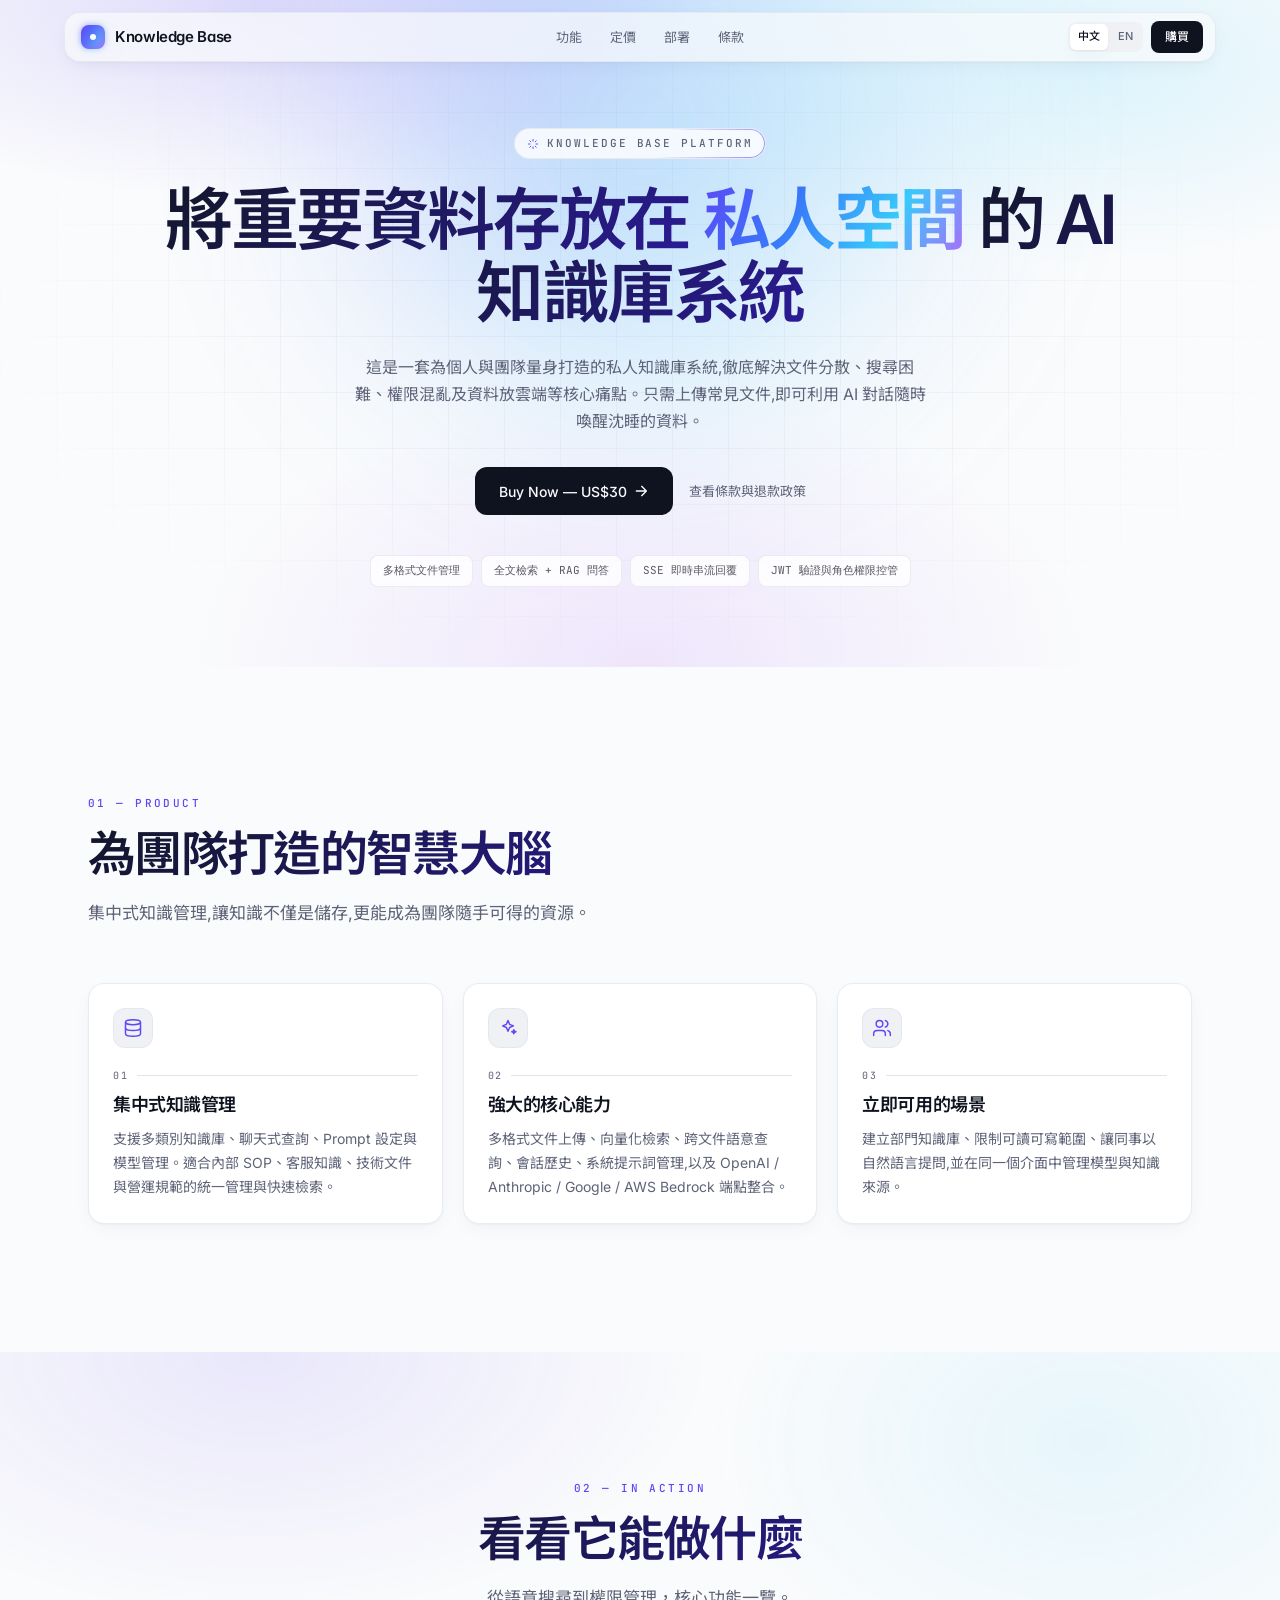
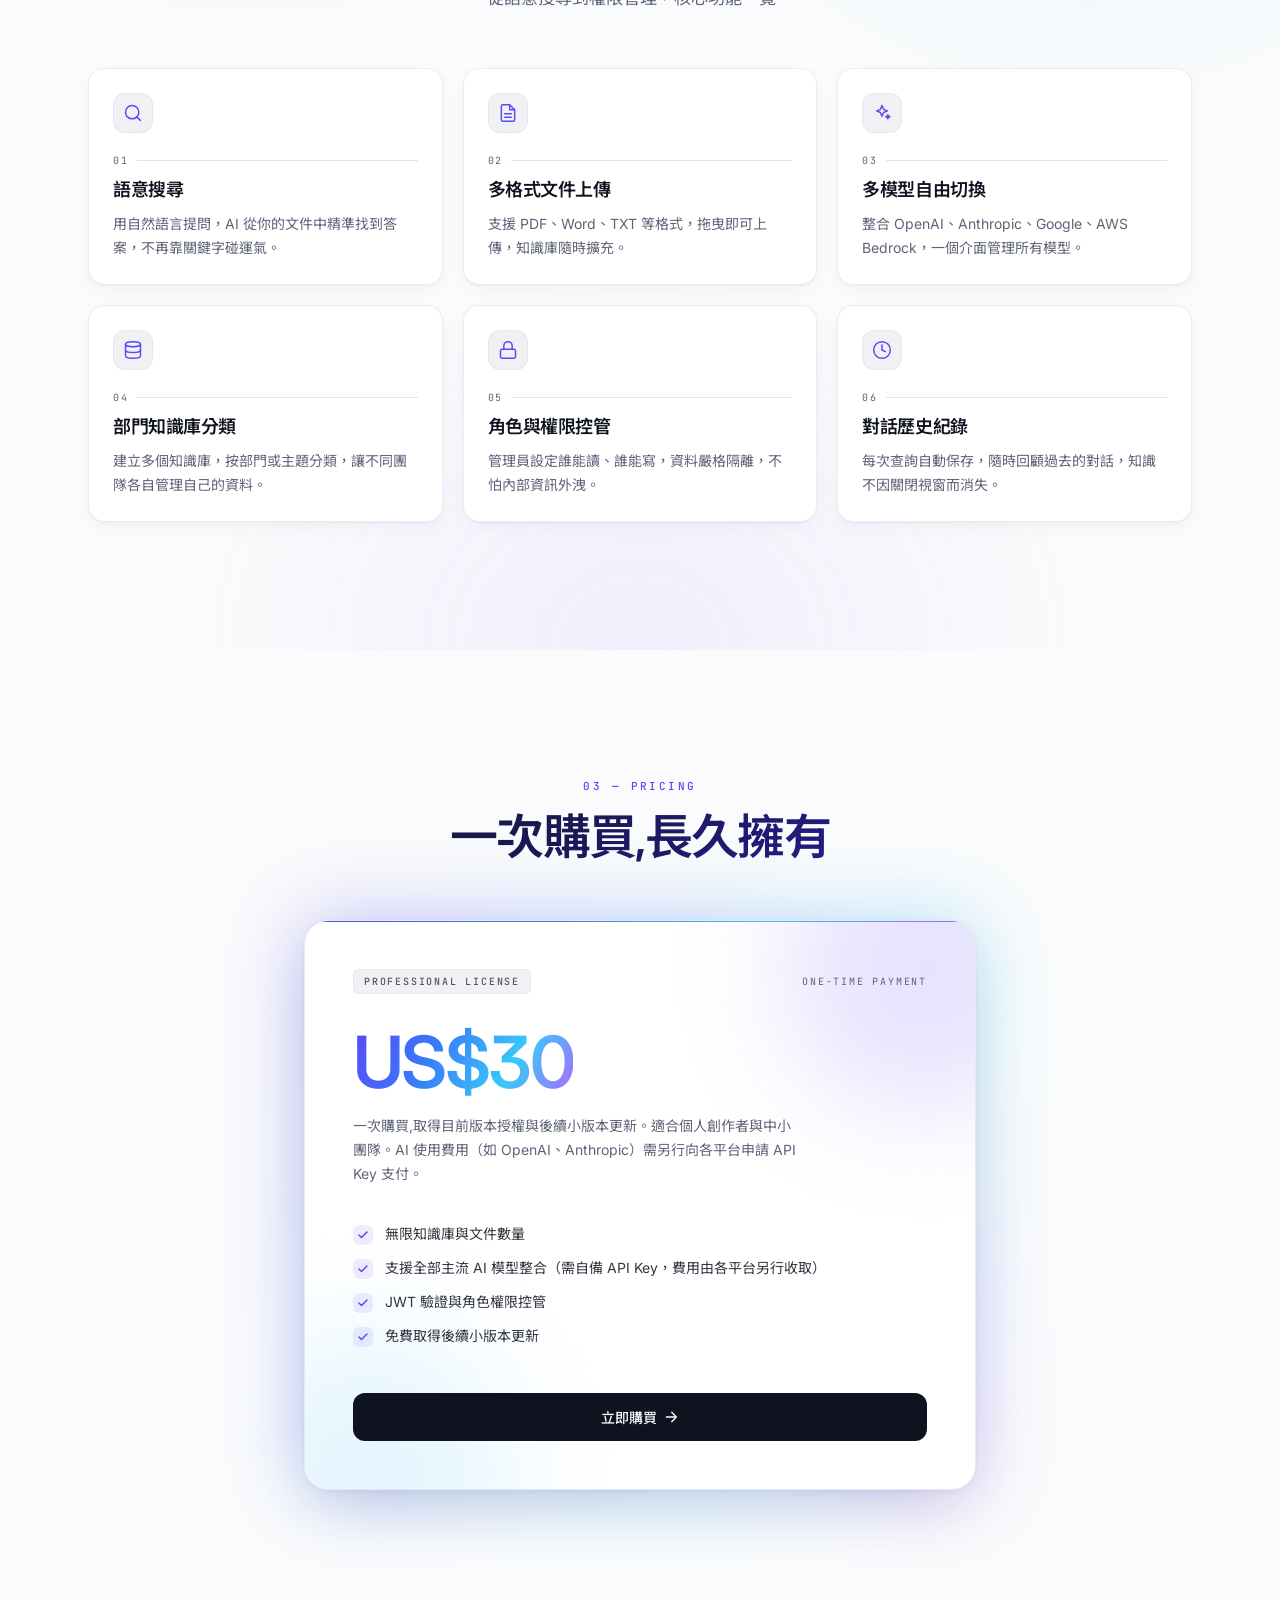
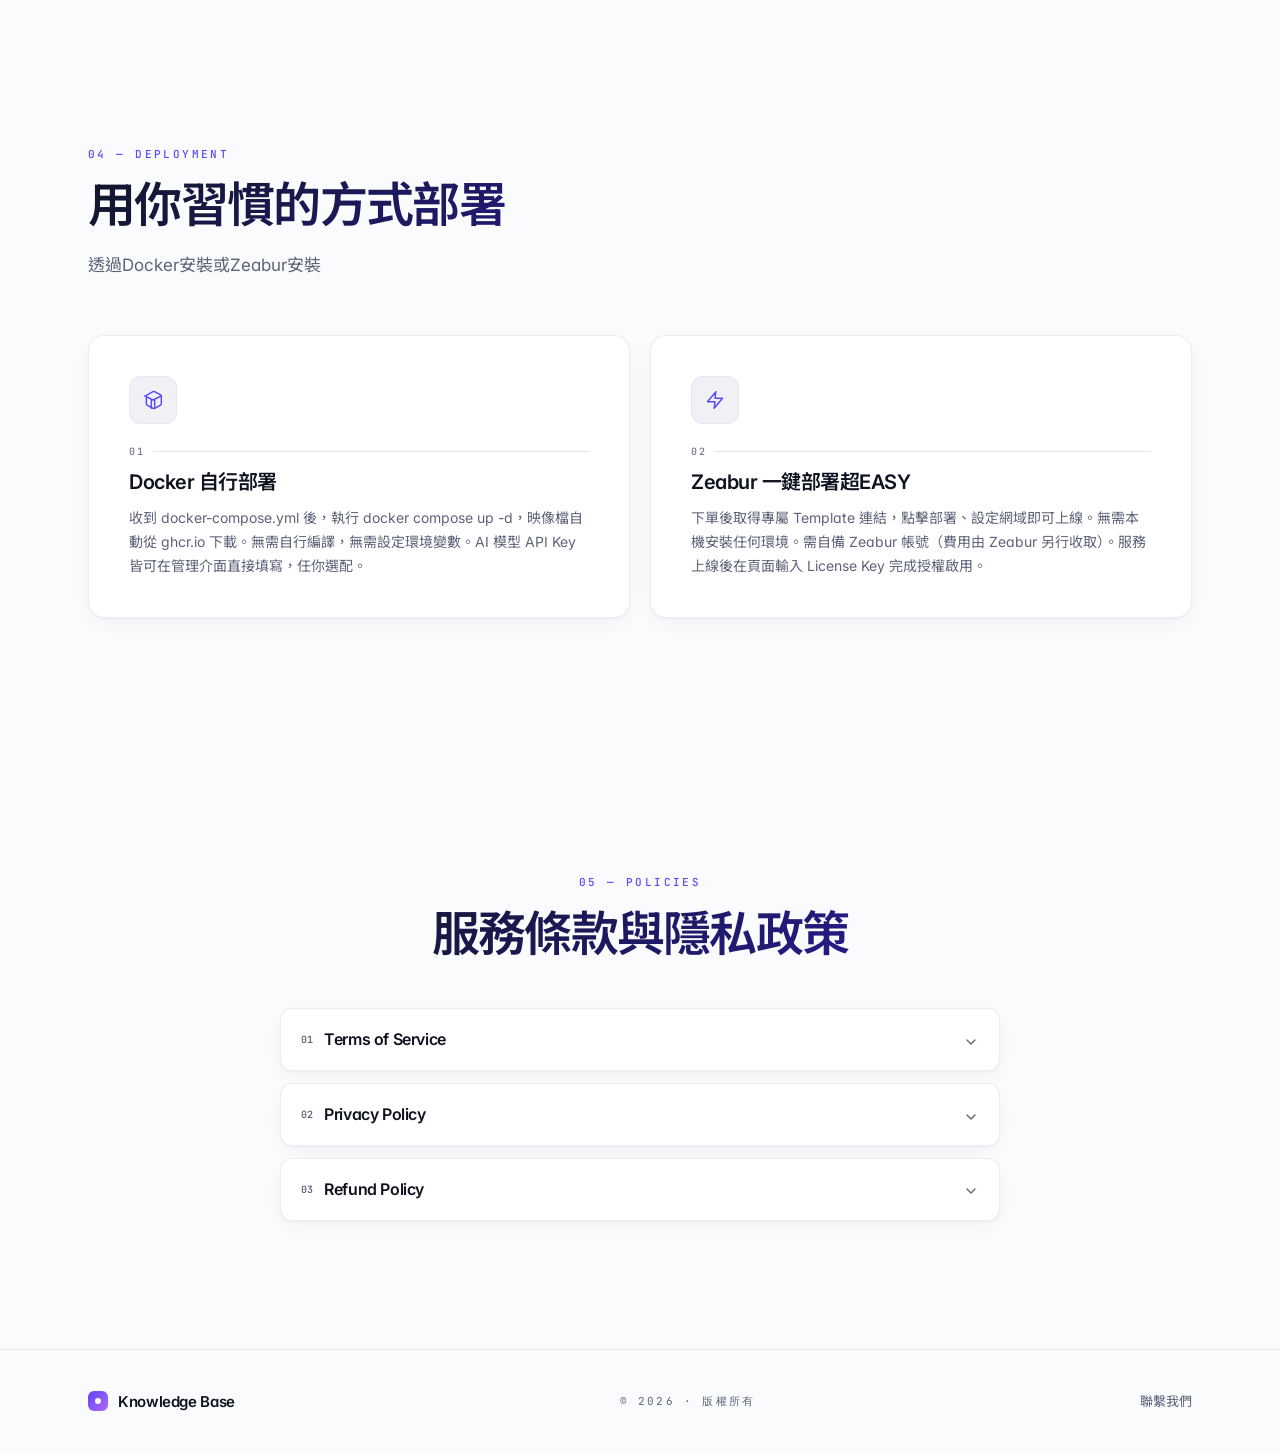
==== commit 671c4fd0: "feature: 更新02 -in action" ====
--- a/index.html
+++ b/index.html
@@ -100,26 +100,7 @@
             <p class="section-lead" data-i18n="showcase.lead">從對話查詢到權限管理,每個介面都經過細心設計。</p>
           </div>
 
-          <div class="showcase-wrap reveal">
-            <div class="showcase-glow" aria-hidden="true"></div>
-            <div class="window">
-              <div class="window-bar">
-                <span class="dot dot-r"></span><span class="dot dot-y"></span><span class="dot dot-g"></span>
-                <span class="window-caption" id="showcase-caption">01 / 07</span>
-              </div>
-              <div class="window-body">
-                <img id="showcase-img" alt="" />
-              </div>
-            </div>
-            <button class="nav-arrow nav-arrow-left" id="showcase-prev" aria-label="Previous">
-              <svg viewBox="0 0 24 24" fill="none" stroke="currentColor" stroke-width="2" stroke-linecap="round" stroke-linejoin="round"><path d="M15 18l-6-6 6-6"/></svg>
-            </button>
-            <button class="nav-arrow nav-arrow-right" id="showcase-next" aria-label="Next">
-              <svg viewBox="0 0 24 24" fill="none" stroke="currentColor" stroke-width="2" stroke-linecap="round" stroke-linejoin="round"><path d="M9 18l6-6-6-6"/></svg>
-            </button>
-          </div>
-
-          <div class="thumbs" id="showcase-thumbs"></div>
+          <div class="grid grid-3" id="features-grid"></div>
         </div>
       </section>
 
--- a/styles.css
+++ b/styles.css
@@ -420,8 +420,12 @@
   background: hsl(var(--secondary) / .4);
   border-radius: 12px;
   overflow: hidden;
-}
-.window-body img { width: 100%; height: auto; display: block; animation: fade-in .5s var(--ease); }
+  aspect-ratio: 16 / 10;
+  display: flex;
+  align-items: center;
+  justify-content: center;
+}
+.window-body img { width: 100%; height: 100%; object-fit: contain; display: block; animation: fade-in .5s var(--ease); }
 
 .nav-arrow {
   display: none;
